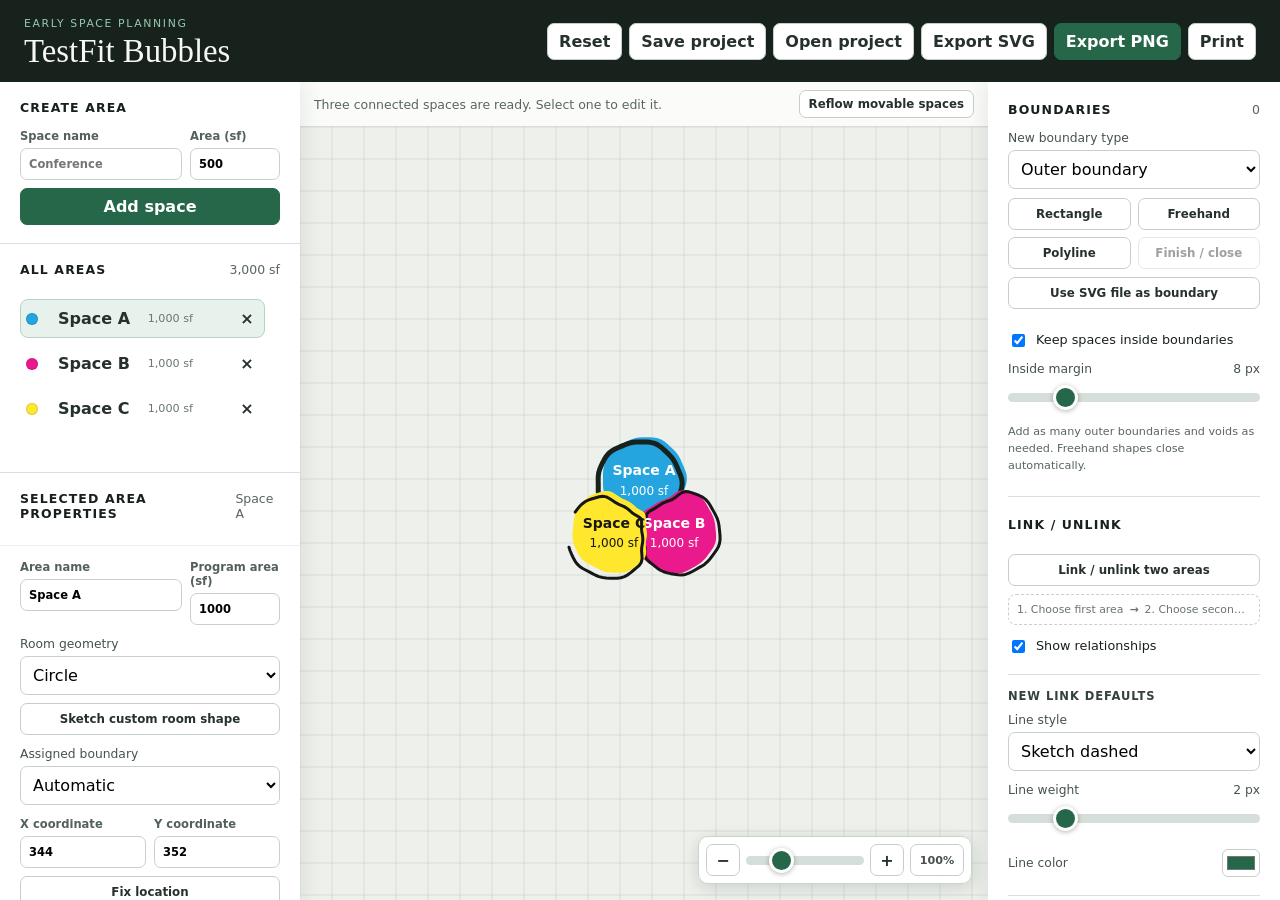
==== index.html @ 9a2de292 "Publish TestFit Bubbles website" ====
<!doctype html>
<html lang="en">
<head>
  <meta charset="UTF-8">
  <meta name="viewport" content="width=device-width, initial-scale=1">
  <title>TestFit Bubbles</title>
  <link rel="stylesheet" href="styles.css">
  <link rel="stylesheet" href="controls.css">
</head>
<body>
  <header>
    <div><small>EARLY SPACE PLANNING</small><h1>TestFit Bubbles</h1></div>
    <div class="actions" aria-label="Project and export actions">
      <button id="reset">Reset</button>
      <button id="exportProject">Save project</button>
      <button id="importProject">Open project</button>
      <input id="projectFile" type="file" accept=".json,.testfit.json,application/json" hidden>
      <button id="exportSvg">Export SVG</button>
      <button id="exportPng" class="primary">Export PNG</button>
      <button id="printLayout">Print</button>
    </div>
  </header>

  <main>
    <aside class="left-sidebar">
      <section class="create-panel">
        <h2>Create area</h2>
        <form id="addForm">
          <label>Space name<input id="name" maxlength="28" placeholder="Conference" required></label>
          <label>Area (sf)<input id="area" type="number" min="1" step="1" value="500" required></label>
          <button class="primary">Add space</button>
        </form>
      </section>

      <section class="areas-panel">
        <div class="section-title"><h2>All areas</h2><output id="total"></output></div>
        <div id="list"></div>
      </section>

      <section id="spaceInspector" class="properties-panel is-hidden">
        <div class="section-title sticky-title"><h2>Selected area properties</h2><output id="selectedName"></output></div>
        <div class="property-grid">
          <label>Area name<input id="selectedAreaName" maxlength="28"></label>
          <label>Program area (sf)<input id="selectedAreaSize" type="number" min="1" step="1"></label>
        </div>
        <label class="select-label" for="roomShape">Room geometry</label>
        <select id="roomShape">
          <option value="circle">Circle</option>
          <option value="rect">Filleted rectangle</option>
          <option value="lshape">Filleted L-shape</option>
          <option value="custom">Custom sketch</option>
        </select>
        <button id="sketchRoom" class="wide-button">Sketch custom room shape</button>
        <label class="select-label spaced" for="spaceBoundary">Assigned boundary</label>
        <select id="spaceBoundary"><option value="">Automatic</option></select>
        <div class="coordinate-grid">
          <label>X coordinate<input id="coordX" type="number" step="1"></label>
          <label>Y coordinate<input id="coordY" type="number" step="1"></label>
        </div>
        <button id="pinSpace" class="wide-button">Fix location</button>
        <label class="check"><input id="showAnchor" type="checkbox" checked> Reveal fixed anchor and coordinates</label>
        <div class="subsection-heading">Area physics</div>
        <label class="check"><input id="spaceFoam" type="checkbox" checked> Participate in foam squeezing</label>
        <label class="range">Fluidity <output id="spaceSqueezeValue">75%</output></label>
        <input id="spaceSqueeze" type="range" min="0" max="100" step="1" value="75">
        <label class="range">Area protection <output id="selectedWeightValue">0.50</output></label>
        <input id="selectedWeight" type="range" min="0" max="1" step="0.05" value="0.5">
        <label class="range">Separation <output id="spaceSeparationValue">70%</output></label>
        <input id="spaceSeparation" type="range" min="0" max="100" step="1" value="70">
        <label class="range">Mobility <output id="spaceMobilityValue">100%</output></label>
        <input id="spaceMobility" type="range" min="0" max="100" step="1" value="100">
        <div class="subsection-heading">Selected appearance</div>
        <label class="color-row">Space color <input id="selectedColor" type="color" value="#24a5df"></label>
        <label class="select-label spaced" for="fillStyle">Fill</label>
        <select id="fillStyle"><option value="solid">Solid</option><option value="tint">Translucent</option><option value="outline">No fill</option><option value="blueprint">Blueprint</option></select>
        <label class="select-label spaced" for="outlineStyle">Outline</label>
        <select id="outlineStyle"><option value="open">Open sketch line</option><option value="solid">Solid</option><option value="dashed">Dashed</option><option value="dotted">Dotted</option></select>
        <label class="select-label spaced" for="patternStyle">Pattern</label>
        <select id="patternStyle"><option value="none">None</option><option value="parallel">Parallel hatch</option><option value="dots">Dots</option></select>
        <label class="check"><input id="sketchEffect" type="checkbox" checked> Hand-drawn line</label>
        <label class="check"><input id="misregisterEffect" type="checkbox"> Misregistered color outlines</label>
        <button id="randomizeSketch" class="wide-button">Randomize this outline</button>
      </section>

    </aside>

    <article>
      <div class="bar"><span id="status" aria-live="polite">Ready.</span><button id="reflow">Reflow movable spaces</button></div>
      <div class="canvas-shell">
        <canvas id="diagram" aria-label="Interactive architectural bubble diagram"></canvas>
        <div class="zoom-overlay" aria-label="Diagram zoom controls">
          <button id="zoomOut" aria-label="Zoom out">−</button>
          <input id="zoom" type="range" min="50" max="250" step="10" value="100" aria-label="Zoom level">
          <button id="zoomIn" aria-label="Zoom in">+</button>
          <button id="zoomReset" class="zoom-readout" aria-label="Reset zoom"><output id="zoomValue">100%</output></button>
        </div>
      </div>
    </article>

    <aside class="right-sidebar">
      <section>
        <div class="section-title"><h2>Boundaries</h2><output id="boundaryCount">0</output></div>
        <label class="select-label" for="boundaryKind">New boundary type</label>
        <select id="boundaryKind"><option value="outer">Outer boundary</option><option value="void">Void / exclusion</option></select>
        <div class="boundary-buttons">
          <button id="drawBoundary">Rectangle</button>
          <button id="sketchBoundary">Freehand</button>
          <button id="polylineBoundary">Polyline</button>
          <button id="finishPolyline" disabled>Finish / close</button>
        </div>
        <button id="importSvgBoundary" class="wide-button">Use SVG file as boundary</button>
        <input id="svgBoundaryFile" type="file" accept=".svg,image/svg+xml" hidden>
        <div id="boundaryList" class="boundary-list"></div>
        <label class="check"><input id="contain" type="checkbox" checked> Keep spaces inside boundaries</label>
        <label class="range">Inside margin <output id="marginValue">8 px</output></label>
        <input id="margin" type="range" min="0" max="40" value="8">
        <p class="hint">Add as many outer boundaries and voids as needed. Freehand shapes close automatically.</p>
      </section>

      <section>
        <h2>Link / unlink</h2>
        <button id="connectSpaces" class="wide-button">Link / unlink two areas</button>
        <div id="linkSelectionState" class="link-state" aria-live="polite"><span>1. Choose first area</span><b>→</b><span>2. Choose second area</span></div>
        <label class="check"><input id="links" type="checkbox" checked> Show relationships</label>
        <div class="subsection-heading">New link defaults</div>
        <label class="select-label" for="connectionStyle">Line style</label>
        <select id="connectionStyle"><option value="sketch">Sketch dashed</option><option value="solid">Solid</option><option value="dotted">Dotted</option><option value="arrow">Directional arrow</option></select>
        <label class="range">Line weight <output id="lineWeightValue">2 px</output></label>
        <input id="lineWeight" type="range" min="1" max="6" value="2">
        <label class="color-row">Line color <input id="connectionColor" type="color" value="#276749"></label>
        <div class="subsection-heading connection-section-title"><span>Selected area's links</span><output id="connectionsOwner"></output></div>
        <div id="selectedConnections" class="selected-connections"></div>
      </section>

      <section>
        <div class="section-title"><h2>Annotations</h2><output id="annotationCount">0</output></div>
        <button id="drawArrow" class="wide-button">Draw arrow on top</button>
        <label class="select-label spaced" for="annotationStyle">Line style</label>
        <select id="annotationStyle"><option value="solid">Solid</option><option value="dashed">Dashed</option><option value="dotted">Dotted</option></select>
        <label class="range">Line weight <output id="annotationWeightValue">3 px</output></label>
        <input id="annotationWeight" type="range" min="1" max="8" value="3">
        <label class="select-label spaced" for="annotationHeadStyle">Arrow head</label>
        <select id="annotationHeadStyle"><option value="filled">Filled</option><option value="open">Open V</option><option value="outline">Outlined</option></select>
        <label class="select-label spaced" for="annotationEnds">Arrow ends</label>
        <select id="annotationEnds"><option value="single">Single headed</option><option value="double">Double headed</option></select>
        <label class="color-row">Line color <input id="annotationColor" type="color" value="#171717"></label>
        <button id="clearAnnotations" class="wide-button danger-quiet">Clear annotations</button>
        <p class="hint">Click once for the start, move to preview, then click the end. Annotations stay above the physics.</p>
        <div class="subsection-heading">Drawn annotations</div>
        <div id="annotationList" class="annotation-list"><p class="empty-list">No annotations yet.</p></div>
      </section>

    </aside>
  </main>
  <script src="script.js"></script>
</body>
</html>
---- styles.css ----
:root {
  font-family: Inter, ui-sans-serif, system-ui, -apple-system, BlinkMacSystemFont, "Segoe UI", sans-serif;
  color: #18201d;
  background: #edf0eb;
  --ink: #17221d;
  --green: #276749;
  --green-soft: #e8f2ec;
  --line: #dce0dc;
  --muted: #59655f;
}

* { box-sizing: border-box; }
html, body { height: 100%; }
body { margin: 0; min-width: 320px; overflow: hidden; }
button, input, select { font: inherit; }

header {
  height: 82px;
  display: flex;
  align-items: center;
  justify-content: space-between;
  gap: 18px;
  padding: 13px 24px;
  color: #f7f8f5;
  background: var(--ink);
}

small { color: #96c9ad; font-size: .68rem; letter-spacing: .15em; }
h1 { margin: 2px 0 0; font: 500 2.05rem Georgia, serif; }
h2 { margin: 0 0 14px; font-size: .78rem; letter-spacing: .09em; text-transform: uppercase; }
.actions, .button-row { display: flex; gap: 7px; flex-wrap: wrap; justify-content: flex-end; }

button {
  border: 1px solid #c7cec9;
  border-radius: 7px;
  padding: 8px 11px;
  color: #26312c;
  background: #fff;
  font-weight: 650;
  cursor: pointer;
}

.primary, button.active { border-color: var(--green); color: #fff; background: var(--green); }
button:hover { filter: brightness(.95); }
button:focus-visible, input:focus-visible, select:focus-visible { outline: 3px solid #69a887; outline-offset: 2px; }
button:disabled, input:disabled { cursor: not-allowed; opacity: .45; }

main { height: calc(100vh - 82px); min-height: 0; display: grid; grid-template-columns: 300px minmax(460px, 1fr) 292px; overflow: hidden; }
aside { z-index: 1; height: 100%; padding: 20px; background: #fff; overflow: auto; }
.left-sidebar { height: calc(100vh - 82px); display: grid; grid-template-rows: auto minmax(150px, 28%) minmax(0, 1fr); padding: 0; overflow: hidden; box-shadow: 5px 0 18px #19251f14; }
.left-sidebar > section { min-height: 0; margin: 0; padding: 18px 20px; }
.left-sidebar > section + section { border-top: 1px solid var(--line); }
.areas-panel { display: flex; flex-direction: column; }
.properties-panel { overflow-y: auto; overscroll-behavior: contain; }
.sticky-title { position: sticky; z-index: 2; top: -18px; margin: -18px -20px 14px; padding: 18px 20px 10px; background: #fff; border-bottom: 1px solid #edf0ed; }
.right-sidebar { box-shadow: -5px 0 18px #19251f14; overscroll-behavior: contain; }
section + section { margin-top: 22px; padding-top: 20px; border-top: 1px solid var(--line); }
.section-title { display: flex; justify-content: space-between; align-items: baseline; gap: 12px; }
.section-title output, .bar { color: var(--muted); font-size: .78rem; }

form { display: grid; grid-template-columns: 1fr 90px; gap: 8px; }
form label, .coordinate-grid label, .property-grid label { color: #536159; font-size: .72rem; font-weight: 650; }
form input, .coordinate-grid input, .property-grid input { width: 100%; margin-top: 5px; padding: 8px; border: 1px solid #c9d0cb; border-radius: 7px; }
form button { grid-column: 1 / -1; }

#list { min-height: 0; margin-top: 8px; display: grid; align-content: start; gap: 6px; overflow-y: auto; overscroll-behavior: contain; scrollbar-gutter: stable; }
.item {
  display: grid;
  grid-template-columns: 24px minmax(0, 1fr) auto 30px 24px;
  gap: 6px;
  align-items: center;
  padding: 7px 5px;
  border-radius: 8px;
  border: 1px solid transparent;
}
.item.selected { border-color: #b8d3c3; background: var(--green-soft); }
.choose, .delete { padding: 2px; border: 0; background: transparent; }
.choose { text-align: left; overflow: hidden; text-overflow: ellipsis; white-space: nowrap; }
.delete:hover { color: #9b2929; }
.sf { color: #6b776f; font-size: .7rem; white-space: nowrap; }
.area-swatch { width: 12px; height: 12px; border-radius: 50%; box-shadow: inset 0 0 0 1px #0002; }
.lock-indicator { width: 20px; color: var(--green); font-size: .75rem; text-align: center; }

.is-hidden { display: none; }
.coordinate-grid { display: grid; grid-template-columns: 1fr 1fr; gap: 8px; margin-top: 12px; }
.property-grid { display: grid; grid-template-columns: minmax(0, 1.3fr) minmax(90px, .7fr); gap: 8px; margin-bottom: 12px; }
.subsection-heading { margin: 18px 0 10px; padding-top: 14px; border-top: 1px solid var(--line); color: #34423b; font-size: .72rem; font-weight: 750; letter-spacing: .08em; text-transform: uppercase; }
.connection-section-title { display: flex; justify-content: space-between; gap: 8px; }
.connection-section-title output { overflow: hidden; color: var(--green); text-overflow: ellipsis; white-space: nowrap; }
.selected-connections, .annotation-list { display: grid; gap: 7px; }
.selected-connections { max-height: 360px; overflow-y: auto; overscroll-behavior: contain; scrollbar-gutter: stable; }
.connection-property { display: grid; grid-template-columns: minmax(0, 1fr) 76px; gap: 8px; align-items: end; padding: 9px; border: 1px solid var(--line); border-radius: 8px; }
.connection-heading { grid-column: 1 / -1; display: flex; align-items: center; justify-content: space-between; gap: 8px; }
.connection-heading strong { overflow: hidden; text-overflow: ellipsis; white-space: nowrap; font-size: .74rem; }
.connection-heading button { padding: 3px 6px; border: 0; color: #8d3434; font-size: .67rem; }
.connection-range { grid-column: 1 / -1; display: grid; grid-template-columns: auto 1fr; gap: 4px 8px; align-items: center; color: var(--muted); font-size: .67rem; }
.connection-range output { text-align: right; font-variant-numeric: tabular-nums; }
.connection-range input[type="range"] { grid-column: 1 / -1; height: 24px; }
.connection-field { color: var(--muted); font-size: .67rem; }
.connection-field select { margin-top: 4px; padding: 6px; font-size: .69rem; }
.connection-color { display: flex; flex-direction: column; gap: 4px; color: var(--muted); font-size: .67rem; }
.connection-color input { width: 100%; height: 30px; padding: 2px; border: 1px solid #c9d0cb; border-radius: 6px; background: #fff; }
.empty-list { padding: 8px; border: 1px dashed #ccd3ce; border-radius: 7px; text-align: center; font-size: .7rem; }

.link-state { display: grid; grid-template-columns: minmax(0, 1fr) auto minmax(0, 1fr); gap: 6px; align-items: center; margin-top: 8px; padding: 8px; border: 1px dashed #c9d0cb; border-radius: 8px; color: #6a756f; font-size: .68rem; text-align: center; }
.link-state.waiting { border-style: solid; border-color: #69a887; background: #eef7f1; color: #244b37; }
.link-state span { overflow: hidden; text-overflow: ellipsis; white-space: nowrap; }

.annotation-list { max-height: 270px; overflow-y: auto; overscroll-behavior: contain; scrollbar-gutter: stable; }
.annotation-item { display: grid; grid-template-columns: minmax(0, 1fr) 38px 24px; gap: 6px; align-items: center; padding: 8px; border: 1px solid var(--line); border-radius: 8px; }
.annotation-item strong { font-size: .72rem; }
.annotation-item input[type="color"] { width: 34px; height: 26px; padding: 1px; border: 1px solid #c9d0cb; border-radius: 5px; background: #fff; }
.annotation-item button { padding: 2px; border: 0; color: #8d3434; }
.annotation-item select { grid-column: 1 / -1; padding: 6px; font-size: .7rem; }
.annotation-item .annotation-controls { grid-column: 1 / -1; display: grid; grid-template-columns: auto minmax(70px, 1fr) 34px; gap: 6px; align-items: center; color: var(--muted); font-size: .67rem; }
.annotation-item .annotation-controls input { height: 24px; }
.annotation-item .annotation-controls output { text-align: right; }

.boundary-buttons { display: grid; grid-template-columns: 1fr 1fr; gap: 7px; margin-top: 9px; }
.boundary-buttons button { padding: 8px 5px; font-size: .74rem; }
.boundary-list { display: grid; gap: 6px; max-height: 190px; margin-top: 10px; overflow-y: auto; overscroll-behavior: contain; scrollbar-gutter: stable; }
.boundary-item { display: grid; grid-template-columns: 22px minmax(0, 1fr) auto 22px; align-items: center; gap: 6px; padding: 6px; border: 1px solid var(--line); border-radius: 7px; }
.boundary-item input[type="color"] { width: 22px; height: 22px; padding: 0; border: 0; background: transparent; }
.boundary-item .boundary-label { overflow: hidden; text-overflow: ellipsis; white-space: nowrap; font-size: .73rem; }
.boundary-item small { color: #77827c; letter-spacing: 0; font-size: .62rem; }
.boundary-item button { padding: 1px; border: 0; }

.range { display: flex; justify-content: space-between; margin: 12px 0 4px; color: #46534c; font-size: .77rem; }
.check { display: flex; gap: 8px; align-items: flex-start; margin-top: 12px; font-size: .8rem; line-height: 1.35; }
.select-label { display: block; margin-bottom: 5px; color: #46534c; font-size: .77rem; }
select { width: 100%; padding: 8px; border: 1px solid #c9d0cb; border-radius: 7px; background: #fff; }
.hint { margin-top: 7px !important; font-size: .7rem !important; }
section p { margin: 0; color: var(--muted); font-size: .78rem; line-height: 1.5; }

article { min-width: 0; min-height: 0; height: 100%; display: grid; grid-template-rows: auto minmax(0, 1fr); }
.bar { display: flex; align-items: center; justify-content: space-between; gap: 12px; padding: 8px 14px; border-bottom: 1px solid #d9ddd8; background: #ffffffc7; }
.bar button { padding: 6px 9px; font-size: .74rem; white-space: nowrap; }
.canvas-shell { position: relative; min-width: 0; min-height: 0; overflow: hidden; }
canvas { display: block; width: 100%; height: 100%; min-height: 0; cursor: grab; touch-action: none; }
canvas.dragging { cursor: grabbing; }
canvas.drawing { cursor: crosshair; }
.zoom-overlay { position: absolute; z-index: 5; right: 16px; bottom: 16px; display: grid; grid-template-columns: 34px 118px 34px auto; gap: 6px; align-items: center; padding: 7px; border: 1px solid #cbd3cd; border-radius: 10px; background: #fffffff2; box-shadow: 0 4px 16px #17221d25; backdrop-filter: blur(8px); }
.zoom-overlay button { height: 32px; padding: 4px 8px; }
.zoom-overlay input[type="range"] { width: 118px; height: 28px; }
.zoom-overlay .zoom-readout { min-width: 54px; color: #46534c; font-size: .7rem; font-variant-numeric: tabular-nums; }

@media (max-width: 1180px) {
  body { overflow: auto; }
  main { height: auto; min-height: calc(100vh - 82px); overflow: visible; }
  main { grid-template-columns: 280px minmax(0, 1fr); }
  article { height: calc(100vh - 82px); }
  .right-sidebar { grid-column: 1 / -1; display: grid; grid-template-columns: repeat(3, minmax(0, 1fr)); gap: 20px; box-shadow: 0 -4px 14px #19251f14; }
  .right-sidebar section, .right-sidebar section + section { margin: 0; padding: 0; border: 0; }
}

@media (max-width: 760px) {
  header { height: auto; align-items: flex-start; padding: 13px 15px; }
  .actions { max-width: 62%; }
  main { grid-template-columns: 1fr; }
  .left-sidebar { height: auto; display: block; overflow: visible; }
  .left-sidebar > section { padding: 18px 20px; }
  #list { max-height: 260px; }
  .properties-panel { max-height: none; overflow: visible; }
  article { height: auto; grid-template-rows: auto 580px; }
  .canvas-shell { min-height: 580px; }
  canvas { min-height: 580px; }
  .right-sidebar { grid-column: auto; grid-template-columns: 1fr; }
  .right-sidebar section + section { margin-top: 20px; padding-top: 20px; border-top: 1px solid var(--line); }
}

@media (max-width: 500px) {
  header { flex-direction: column; }
  .actions { max-width: none; justify-content: flex-start; }
  h1 { font-size: 1.65rem; }
  .zoom-overlay { right: 10px; bottom: 10px; grid-template-columns: 34px 86px 34px auto; }
  .zoom-overlay input[type="range"] { width: 86px; }
}

@media print {
  @page { margin: .35in; size: landscape; }
  header, aside, .bar, .zoom-overlay { display: none !important; }
  body, main, article { background: #fff; width: 100%; height: 100%; min-height: 0; }
  main { display: block; }
  article { display: block; }
  canvas { width: 100% !important; height: auto !important; min-height: 0; }
}
---- controls.css ----
.spaced { margin-top: 12px; }
.wide-button { width: 100%; margin-top: 8px; padding: 8px; font-size: .74rem; }
.button-row.compact { margin-top: 7px; }
.button-row.compact button { flex: 1; padding: 6px; }
.danger-quiet { color: #8d3434; }

.color-row {
  display: flex;
  align-items: center;
  justify-content: space-between;
  margin-top: 11px;
  color: #46534c;
  font-size: .77rem;
}
.color-row input { width: 38px; height: 28px; padding: 2px; border: 1px solid #c9d0cb; border-radius: 6px; background: #fff; }

input[type="range"] {
  appearance: none;
  width: 100%;
  height: 32px;
  margin: 1px 0;
  background: transparent;
  cursor: grab;
  touch-action: none;
  accent-color: #276749;
}
input[type="range"]:active { cursor: grabbing; }
input[type="range"]::-webkit-slider-runnable-track { height: 9px; border-radius: 999px; background: #d5ded8; }
input[type="range"]::-webkit-slider-thumb { appearance: none; width: 25px; height: 25px; margin-top: -8px; border: 3px solid #fff; border-radius: 50%; background: #276749; box-shadow: 0 1px 5px #17221d55; }
input[type="range"]::-moz-range-track { height: 9px; border-radius: 999px; background: #d5ded8; }
input[type="range"]::-moz-range-progress { height: 9px; border-radius: 999px; background: #69a887; }
input[type="range"]::-moz-range-thumb { width: 20px; height: 20px; border: 3px solid #fff; border-radius: 50%; background: #276749; box-shadow: 0 1px 5px #17221d55; }

.connection-property input[type="range"]::-webkit-slider-runnable-track,
.annotation-controls input[type="range"]::-webkit-slider-runnable-track { height: 6px; }
.connection-property input[type="range"]::-webkit-slider-thumb,
.annotation-controls input[type="range"]::-webkit-slider-thumb { width: 18px; height: 18px; margin-top: -6px; border-width: 2px; }
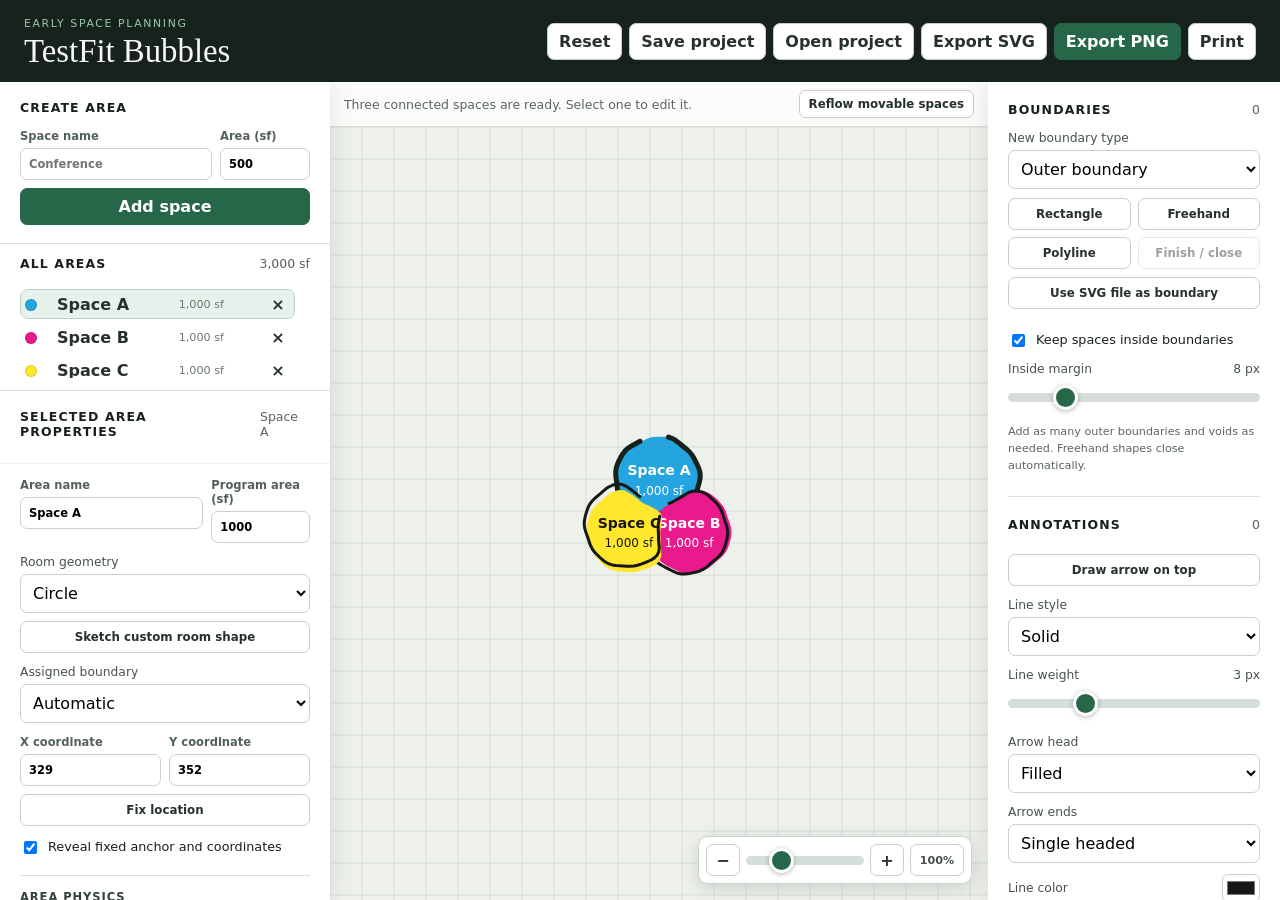
==== commit bbe794ef: "Improve properties layout and mobile usability" ====
--- a/index.html
+++ b/index.html
@@ -23,7 +23,7 @@
 
   <main>
     <aside class="left-sidebar">
-      <section class="create-panel">
+      <section id="createPanel" class="create-panel">
         <h2>Create area</h2>
         <form id="addForm">
           <label>Space name<input id="name" maxlength="28" placeholder="Conference" required></label>
@@ -32,7 +32,7 @@
         </form>
       </section>
 
-      <section class="areas-panel">
+      <section id="areasPanel" class="areas-panel">
         <div class="section-title"><h2>All areas</h2><output id="total"></output></div>
         <div id="list"></div>
       </section>
@@ -80,11 +80,26 @@
         <label class="check"><input id="sketchEffect" type="checkbox" checked> Hand-drawn line</label>
         <label class="check"><input id="misregisterEffect" type="checkbox"> Misregistered color outlines</label>
         <button id="randomizeSketch" class="wide-button">Randomize this outline</button>
+
+        <div class="property-subpanel relationship-panel">
+          <div class="subsection-heading">Relationships</div>
+          <button id="connectSpaces" class="wide-button">Link / unlink two areas</button>
+          <div id="linkSelectionState" class="link-state" aria-live="polite"><span>1. Choose first area</span><b>→</b><span>2. Choose second area</span></div>
+          <label class="check"><input id="links" type="checkbox" checked> Show relationships</label>
+          <div class="subsection-heading">New link defaults</div>
+          <label class="select-label" for="connectionStyle">Line style</label>
+          <select id="connectionStyle"><option value="sketch">Sketch dashed</option><option value="solid">Solid</option><option value="dotted">Dotted</option><option value="arrow">Directional arrow</option></select>
+          <label class="range">Line weight <output id="lineWeightValue">2 px</output></label>
+          <input id="lineWeight" type="range" min="1" max="6" value="2">
+          <label class="color-row">Line color <input id="connectionColor" type="color" value="#276749"></label>
+          <div class="subsection-heading connection-section-title"><span>This area's links</span><output id="connectionsOwner"></output></div>
+          <div id="selectedConnections" class="selected-connections"></div>
+        </div>
       </section>
 
     </aside>
 
-    <article>
+    <article id="diagramPanel">
       <div class="bar"><span id="status" aria-live="polite">Ready.</span><button id="reflow">Reflow movable spaces</button></div>
       <div class="canvas-shell">
         <canvas id="diagram" aria-label="Interactive architectural bubble diagram"></canvas>
@@ -97,7 +112,7 @@
       </div>
     </article>
 
-    <aside class="right-sidebar">
+    <aside id="toolsPanel" class="right-sidebar">
       <section>
         <div class="section-title"><h2>Boundaries</h2><output id="boundaryCount">0</output></div>
         <label class="select-label" for="boundaryKind">New boundary type</label>
@@ -115,21 +130,6 @@
         <label class="range">Inside margin <output id="marginValue">8 px</output></label>
         <input id="margin" type="range" min="0" max="40" value="8">
         <p class="hint">Add as many outer boundaries and voids as needed. Freehand shapes close automatically.</p>
-      </section>
-
-      <section>
-        <h2>Link / unlink</h2>
-        <button id="connectSpaces" class="wide-button">Link / unlink two areas</button>
-        <div id="linkSelectionState" class="link-state" aria-live="polite"><span>1. Choose first area</span><b>→</b><span>2. Choose second area</span></div>
-        <label class="check"><input id="links" type="checkbox" checked> Show relationships</label>
-        <div class="subsection-heading">New link defaults</div>
-        <label class="select-label" for="connectionStyle">Line style</label>
-        <select id="connectionStyle"><option value="sketch">Sketch dashed</option><option value="solid">Solid</option><option value="dotted">Dotted</option><option value="arrow">Directional arrow</option></select>
-        <label class="range">Line weight <output id="lineWeightValue">2 px</output></label>
-        <input id="lineWeight" type="range" min="1" max="6" value="2">
-        <label class="color-row">Line color <input id="connectionColor" type="color" value="#276749"></label>
-        <div class="subsection-heading connection-section-title"><span>Selected area's links</span><output id="connectionsOwner"></output></div>
-        <div id="selectedConnections" class="selected-connections"></div>
       </section>
 
       <section>
@@ -152,6 +152,12 @@
 
     </aside>
   </main>
+  <nav class="mobile-dock" aria-label="Mobile workspace navigation">
+    <a href="#diagramPanel">Canvas</a>
+    <a href="#areasPanel">Areas</a>
+    <a href="#spaceInspector">Properties</a>
+    <a href="#toolsPanel">Tools</a>
+  </nav>
   <script src="script.js"></script>
 </body>
 </html>
--- a/styles.css
+++ b/styles.css
@@ -45,11 +45,12 @@
 button:focus-visible, input:focus-visible, select:focus-visible { outline: 3px solid #69a887; outline-offset: 2px; }
 button:disabled, input:disabled { cursor: not-allowed; opacity: .45; }
 
-main { height: calc(100vh - 82px); min-height: 0; display: grid; grid-template-columns: 300px minmax(460px, 1fr) 292px; overflow: hidden; }
+main { height: calc(100vh - 82px); min-height: 0; display: grid; grid-template-columns: 330px minmax(440px, 1fr) 292px; overflow: hidden; }
 aside { z-index: 1; height: 100%; padding: 20px; background: #fff; overflow: auto; }
-.left-sidebar { height: calc(100vh - 82px); display: grid; grid-template-rows: auto minmax(150px, 28%) minmax(0, 1fr); padding: 0; overflow: hidden; box-shadow: 5px 0 18px #19251f14; }
+.left-sidebar { height: calc(100vh - 82px); display: grid; grid-template-rows: auto minmax(104px, 18%) minmax(0, 1fr); padding: 0; overflow: hidden; box-shadow: 5px 0 18px #19251f14; }
 .left-sidebar > section { min-height: 0; margin: 0; padding: 18px 20px; }
 .left-sidebar > section + section { border-top: 1px solid var(--line); }
+.left-sidebar > .areas-panel { padding-block: 12px; }
 .areas-panel { display: flex; flex-direction: column; }
 .properties-panel { overflow-y: auto; overscroll-behavior: contain; }
 .sticky-title { position: sticky; z-index: 2; top: -18px; margin: -18px -20px 14px; padding: 18px 20px 10px; background: #fff; border-bottom: 1px solid #edf0ed; }
@@ -63,13 +64,14 @@
 form input, .coordinate-grid input, .property-grid input { width: 100%; margin-top: 5px; padding: 8px; border: 1px solid #c9d0cb; border-radius: 7px; }
 form button { grid-column: 1 / -1; }
 
-#list { min-height: 0; margin-top: 8px; display: grid; align-content: start; gap: 6px; overflow-y: auto; overscroll-behavior: contain; scrollbar-gutter: stable; }
+#list { min-height: 0; margin-top: 4px; display: grid; align-content: start; gap: 3px; overflow-y: auto; overscroll-behavior: contain; scrollbar-gutter: stable; }
 .item {
   display: grid;
   grid-template-columns: 24px minmax(0, 1fr) auto 30px 24px;
   gap: 6px;
   align-items: center;
-  padding: 7px 5px;
+  min-height: 30px;
+  padding: 3px 4px;
   border-radius: 8px;
   border: 1px solid transparent;
 }
@@ -85,10 +87,12 @@
 .coordinate-grid { display: grid; grid-template-columns: 1fr 1fr; gap: 8px; margin-top: 12px; }
 .property-grid { display: grid; grid-template-columns: minmax(0, 1.3fr) minmax(90px, .7fr); gap: 8px; margin-bottom: 12px; }
 .subsection-heading { margin: 18px 0 10px; padding-top: 14px; border-top: 1px solid var(--line); color: #34423b; font-size: .72rem; font-weight: 750; letter-spacing: .08em; text-transform: uppercase; }
+.property-subpanel { margin-top: 20px; padding: 0 12px 12px; border: 1px solid #d8e1db; border-radius: 10px; background: #f8faf8; }
+.property-subpanel > .subsection-heading:first-child { margin-top: 0; border-top: 0; }
 .connection-section-title { display: flex; justify-content: space-between; gap: 8px; }
 .connection-section-title output { overflow: hidden; color: var(--green); text-overflow: ellipsis; white-space: nowrap; }
 .selected-connections, .annotation-list { display: grid; gap: 7px; }
-.selected-connections { max-height: 360px; overflow-y: auto; overscroll-behavior: contain; scrollbar-gutter: stable; }
+.selected-connections { overflow: visible; }
 .connection-property { display: grid; grid-template-columns: minmax(0, 1fr) 76px; gap: 8px; align-items: end; padding: 9px; border: 1px solid var(--line); border-radius: 8px; }
 .connection-heading { grid-column: 1 / -1; display: flex; align-items: center; justify-content: space-between; gap: 8px; }
 .connection-heading strong { overflow: hidden; text-overflow: ellipsis; white-space: nowrap; font-size: .74rem; }
@@ -143,37 +147,55 @@
 .zoom-overlay button { height: 32px; padding: 4px 8px; }
 .zoom-overlay input[type="range"] { width: 118px; height: 28px; }
 .zoom-overlay .zoom-readout { min-width: 54px; color: #46534c; font-size: .7rem; font-variant-numeric: tabular-nums; }
+.mobile-dock { display: none; }
 
 @media (max-width: 1180px) {
   body { overflow: auto; }
   main { height: auto; min-height: calc(100vh - 82px); overflow: visible; }
-  main { grid-template-columns: 280px minmax(0, 1fr); }
+  main { grid-template-columns: 300px minmax(0, 1fr); }
   article { height: calc(100vh - 82px); }
-  .right-sidebar { grid-column: 1 / -1; display: grid; grid-template-columns: repeat(3, minmax(0, 1fr)); gap: 20px; box-shadow: 0 -4px 14px #19251f14; }
+  .right-sidebar { grid-column: 1 / -1; display: grid; grid-template-columns: repeat(2, minmax(0, 1fr)); gap: 20px; box-shadow: 0 -4px 14px #19251f14; }
   .right-sidebar section, .right-sidebar section + section { margin: 0; padding: 0; border: 0; }
 }
 
 @media (max-width: 760px) {
-  header { height: auto; align-items: flex-start; padding: 13px 15px; }
-  .actions { max-width: 62%; }
-  main { grid-template-columns: 1fr; }
-  .left-sidebar { height: auto; display: block; overflow: visible; }
-  .left-sidebar > section { padding: 18px 20px; }
-  #list { max-height: 260px; }
+  html { scroll-behavior: smooth; scroll-padding-bottom: 76px; }
+  body { padding-bottom: calc(58px + env(safe-area-inset-bottom)); }
+  header { height: auto; min-height: 0; flex-direction: column; align-items: stretch; gap: 10px; padding: 12px 14px; }
+  .actions { width: 100%; max-width: none; flex-wrap: nowrap; justify-content: flex-start; overflow-x: auto; overscroll-behavior-x: contain; padding: 2px 0 5px; scrollbar-width: thin; }
+  .actions button { flex: 0 0 auto; min-height: 42px; }
+  main { height: auto; min-height: 0; display: flex; flex-direction: column; overflow: visible; }
+  article { order: 1; height: 64svh; min-height: 430px; max-height: 680px; grid-template-rows: auto minmax(0, 1fr); scroll-margin-top: 8px; }
+  .left-sidebar { order: 2; width: 100%; height: auto; display: block; overflow: visible; box-shadow: 0 5px 18px #19251f14; }
+  .left-sidebar > section { padding: 18px 16px; scroll-margin-top: 8px; }
+  .left-sidebar > .areas-panel { padding-block: 13px; }
+  #list { max-height: 176px; gap: 4px; }
+  .item { min-height: 44px; padding: 5px 4px; }
   .properties-panel { max-height: none; overflow: visible; }
-  article { height: auto; grid-template-rows: auto 580px; }
-  .canvas-shell { min-height: 580px; }
-  canvas { min-height: 580px; }
-  .right-sidebar { grid-column: auto; grid-template-columns: 1fr; }
+  .sticky-title { top: 0; }
+  .selected-connections { max-height: none; overflow: visible; }
+  .right-sidebar { order: 3; width: 100%; height: auto; display: block; padding: 20px 16px; overflow: visible; scroll-margin-top: 8px; }
   .right-sidebar section + section { margin-top: 20px; padding-top: 20px; border-top: 1px solid var(--line); }
+  .canvas-shell, canvas { min-height: 0; }
+  .bar { min-height: 48px; padding: 7px 10px; }
+  .bar span { min-width: 0; line-height: 1.25; }
+  .bar button { min-height: 38px; }
+  button, select, input:not([type="checkbox"]):not([type="color"]):not([type="range"]) { min-height: 44px; }
+  input[type="range"] { height: 44px; }
+  .mobile-dock { position: fixed; z-index: 30; left: 0; right: 0; bottom: 0; display: grid; grid-template-columns: repeat(4, 1fr); gap: 1px; padding: 5px 6px calc(5px + env(safe-area-inset-bottom)); border-top: 1px solid #bfc9c2; background: #fffffff5; box-shadow: 0 -5px 18px #17221d24; backdrop-filter: blur(10px); }
+  .mobile-dock a { min-height: 44px; display: grid; place-items: center; border-radius: 7px; color: #30483a; font-size: .72rem; font-weight: 750; text-decoration: none; }
+  .mobile-dock a:active, .mobile-dock a:focus-visible { color: #fff; background: var(--green); }
 }
 
 @media (max-width: 500px) {
-  header { flex-direction: column; }
-  .actions { max-width: none; justify-content: flex-start; }
   h1 { font-size: 1.65rem; }
+  small { font-size: .62rem; }
+  article { height: 60svh; min-height: 400px; }
   .zoom-overlay { right: 10px; bottom: 10px; grid-template-columns: 34px 86px 34px auto; }
   .zoom-overlay input[type="range"] { width: 86px; }
+  .property-grid, .coordinate-grid { grid-template-columns: 1fr; }
+  .connection-property { grid-template-columns: minmax(0, 1fr) 70px; }
+  form { grid-template-columns: minmax(0, 1fr) 88px; }
 }
 
 @media print {
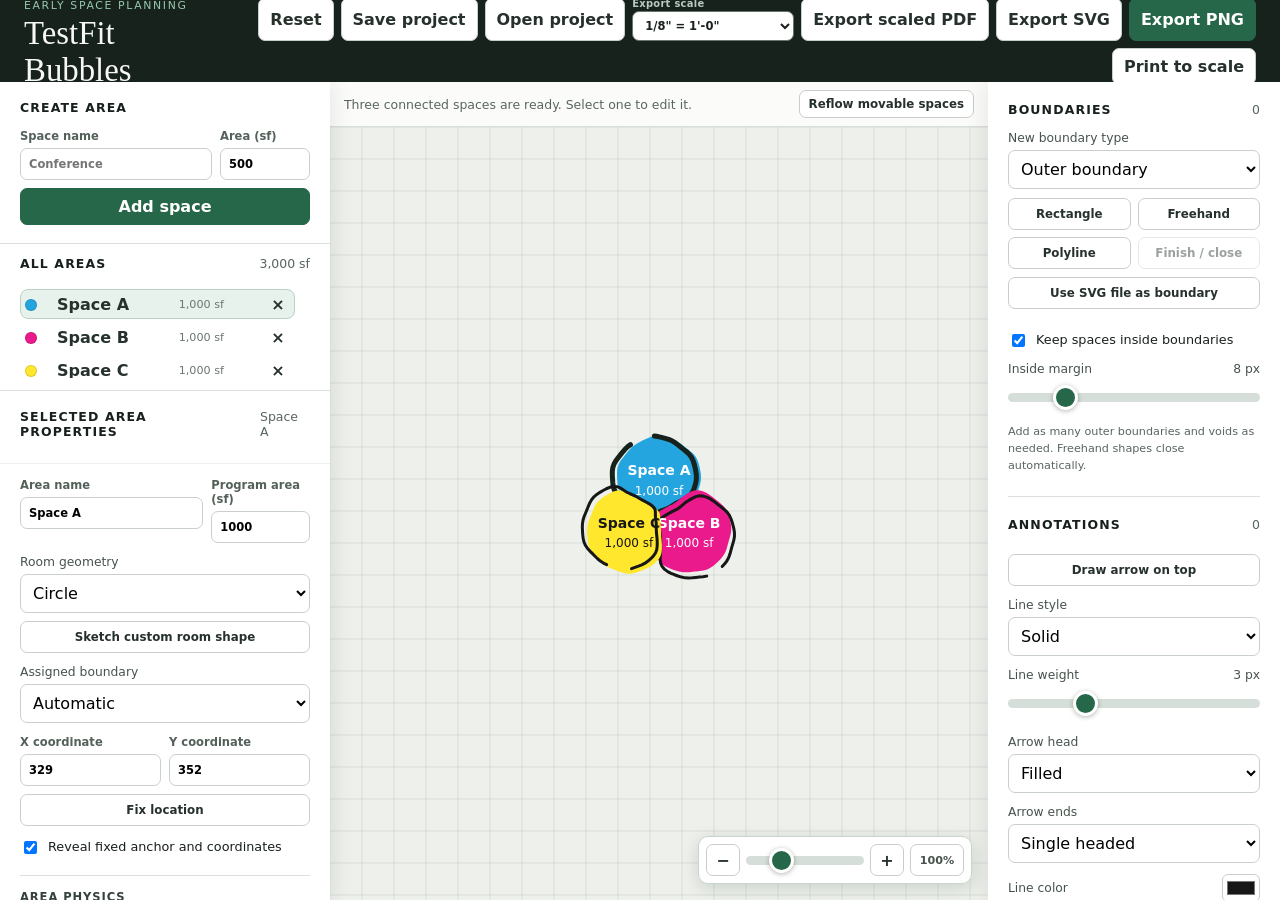
==== commit 31cd2ff2: "Add scaled PDF and architectural exports Adds common U.S. architectural and site scale presets, exac" ====
--- a/index.html
+++ b/index.html
@@ -15,9 +15,39 @@
       <button id="exportProject">Save project</button>
       <button id="importProject">Open project</button>
       <input id="projectFile" type="file" accept=".json,.testfit.json,application/json" hidden>
+      <label class="export-scale">Export scale
+        <select id="exportScale" aria-label="Architectural export scale">
+          <optgroup label="Details and interiors">
+            <option value="3">3&quot; = 1'-0&quot;</option>
+            <option value="1.5">1-1/2&quot; = 1'-0&quot;</option>
+            <option value="1">1&quot; = 1'-0&quot;</option>
+            <option value="0.75">3/4&quot; = 1'-0&quot;</option>
+            <option value="0.5">1/2&quot; = 1'-0&quot;</option>
+            <option value="0.375">3/8&quot; = 1'-0&quot;</option>
+          </optgroup>
+          <optgroup label="Plans and elevations">
+            <option value="0.25">1/4&quot; = 1'-0&quot;</option>
+            <option value="0.1875">3/16&quot; = 1'-0&quot;</option>
+            <option value="0.125" selected>1/8&quot; = 1'-0&quot;</option>
+            <option value="0.09375">3/32&quot; = 1'-0&quot;</option>
+            <option value="0.0625">1/16&quot; = 1'-0&quot;</option>
+            <option value="0.03125">1/32&quot; = 1'-0&quot;</option>
+          </optgroup>
+          <optgroup label="Site plans">
+            <option value="0.1">1&quot; = 10'-0&quot;</option>
+            <option value="0.05">1&quot; = 20'-0&quot;</option>
+            <option value="0.0333333333">1&quot; = 30'-0&quot;</option>
+            <option value="0.025">1&quot; = 40'-0&quot;</option>
+            <option value="0.02">1&quot; = 50'-0&quot;</option>
+            <option value="0.0166666667">1&quot; = 60'-0&quot;</option>
+            <option value="0.01">1&quot; = 100'-0&quot;</option>
+          </optgroup>
+        </select>
+      </label>
+      <button id="exportPdf">Export scaled PDF</button>
       <button id="exportSvg">Export SVG</button>
       <button id="exportPng" class="primary">Export PNG</button>
-      <button id="printLayout">Print</button>
+      <button id="printLayout">Print to scale</button>
     </div>
   </header>
 
--- a/styles.css
+++ b/styles.css
@@ -29,6 +29,8 @@
 h1 { margin: 2px 0 0; font: 500 2.05rem Georgia, serif; }
 h2 { margin: 0 0 14px; font-size: .78rem; letter-spacing: .09em; text-transform: uppercase; }
 .actions, .button-row { display: flex; gap: 7px; flex-wrap: wrap; justify-content: flex-end; }
+.export-scale { min-width: 142px; display: grid; gap: 2px; color: #b8c9c0; font-size: .62rem; font-weight: 750; letter-spacing: .03em; }
+.export-scale select { min-width: 142px; padding: 6px 28px 6px 8px; border-color: #66756d; color: #18201d; background: #fff; font-size: .72rem; }
 
 button {
   border: 1px solid #c7cec9;
@@ -164,6 +166,8 @@
   header { height: auto; min-height: 0; flex-direction: column; align-items: stretch; gap: 10px; padding: 12px 14px; }
   .actions { width: 100%; max-width: none; flex-wrap: nowrap; justify-content: flex-start; overflow-x: auto; overscroll-behavior-x: contain; padding: 2px 0 5px; scrollbar-width: thin; }
   .actions button { flex: 0 0 auto; min-height: 42px; }
+  .export-scale { flex: 0 0 154px; }
+  .export-scale select { min-height: 34px !important; }
   main { height: auto; min-height: 0; display: flex; flex-direction: column; overflow: visible; }
   article { order: 1; height: 64svh; min-height: 430px; max-height: 680px; grid-template-rows: auto minmax(0, 1fr); scroll-margin-top: 8px; }
   .left-sidebar { order: 2; width: 100%; height: auto; display: block; overflow: visible; box-shadow: 0 5px 18px #19251f14; }
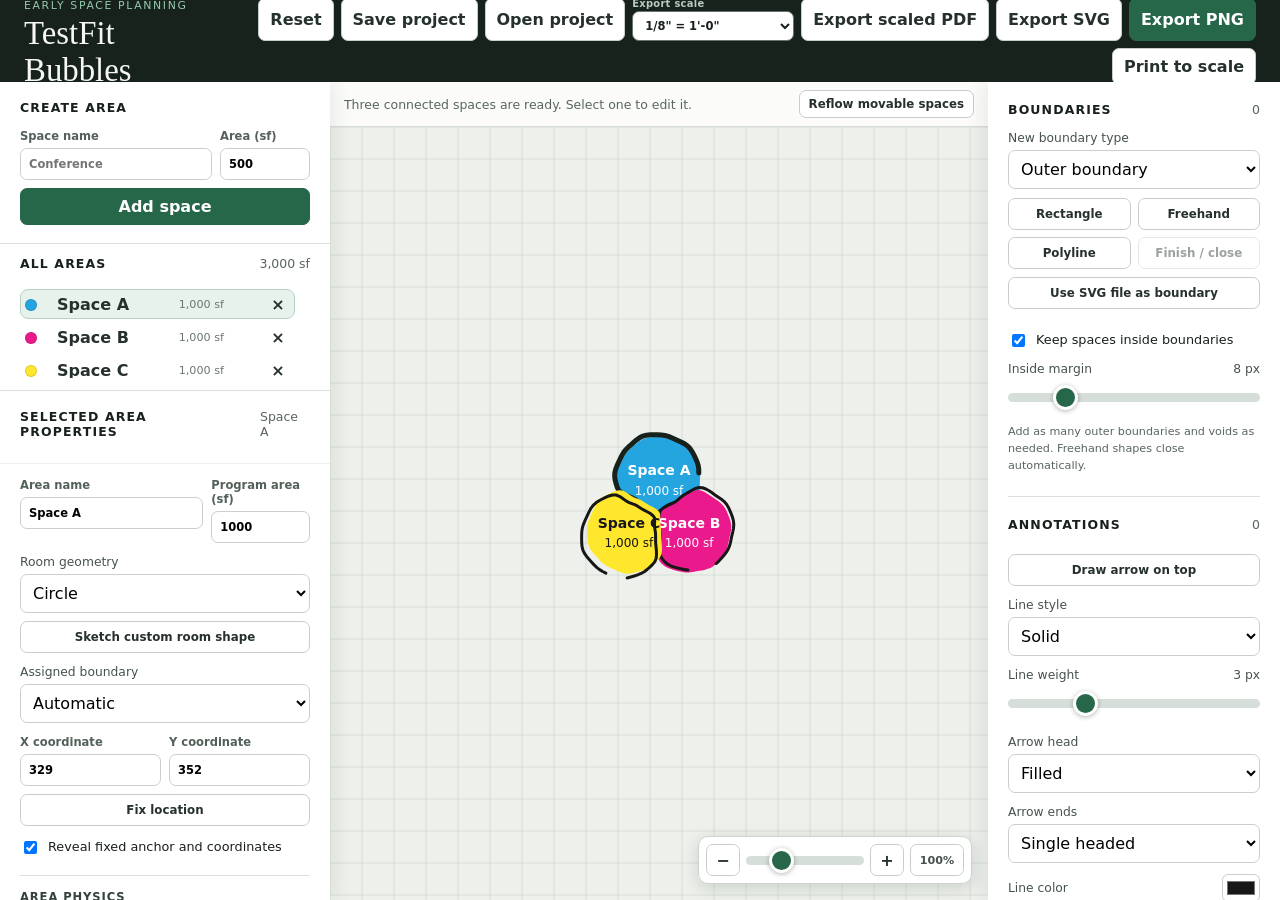
==== commit 3ac142a9: "Refresh hosted scale export assets Versions the main stylesheet and JavaScript URLs so existing visi" ====
--- a/index.html
+++ b/index.html
@@ -4,7 +4,7 @@
   <meta charset="UTF-8">
   <meta name="viewport" content="width=device-width, initial-scale=1">
   <title>TestFit Bubbles</title>
-  <link rel="stylesheet" href="styles.css">
+  <link rel="stylesheet" href="styles.css?v=20260831-pdf-scale">
   <link rel="stylesheet" href="controls.css">
 </head>
 <body>
@@ -188,6 +188,6 @@
     <a href="#spaceInspector">Properties</a>
     <a href="#toolsPanel">Tools</a>
   </nav>
-  <script src="script.js"></script>
+  <script src="script.js?v=20260831-pdf-scale"></script>
 </body>
 </html>
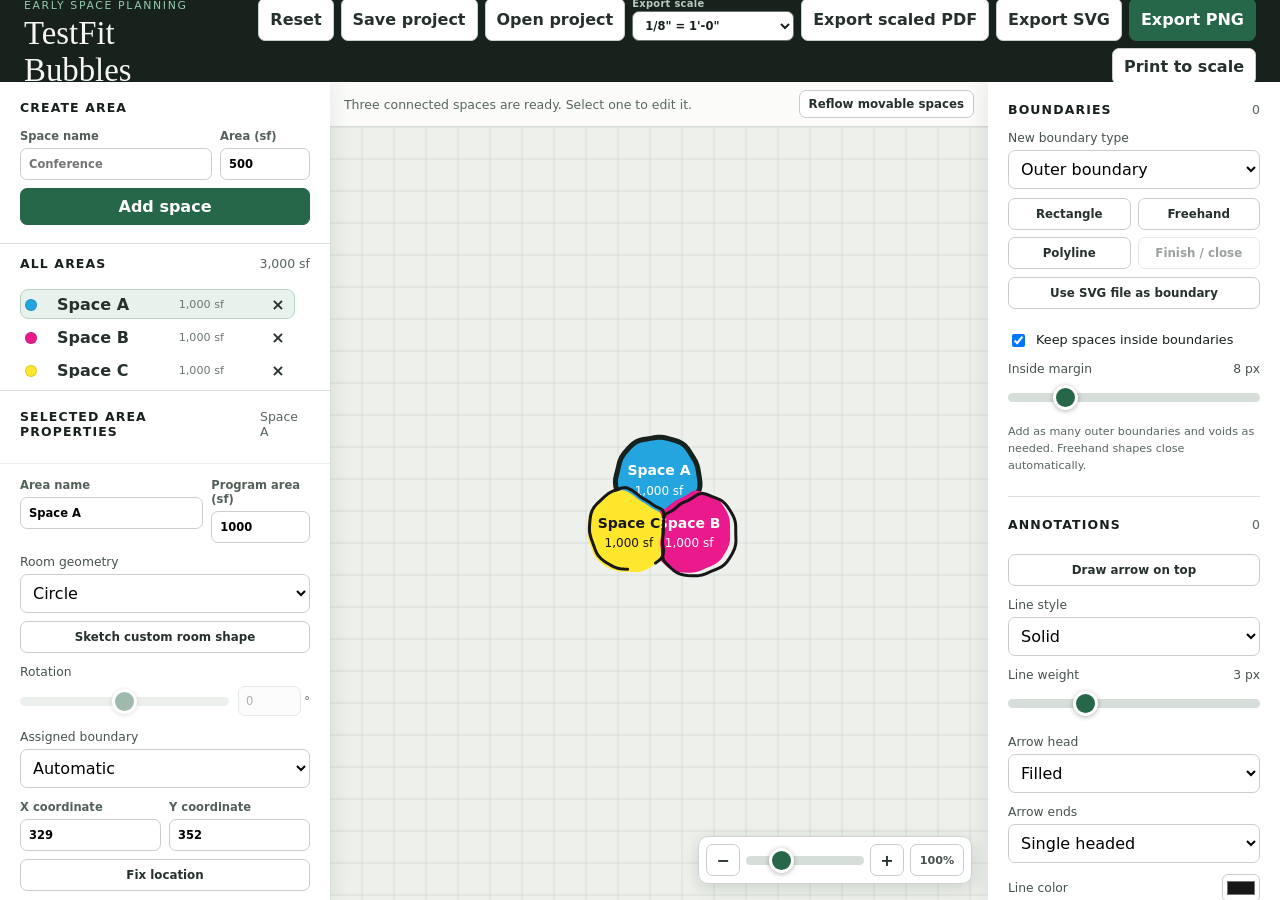
==== commit b74752b6: "Add rectangle sizing rotation and boundary snapping" ====
--- a/index.html
+++ b/index.html
@@ -4,7 +4,7 @@
   <meta charset="UTF-8">
   <meta name="viewport" content="width=device-width, initial-scale=1">
   <title>TestFit Bubbles</title>
-  <link rel="stylesheet" href="styles.css?v=20260831-pdf-scale">
+  <link rel="stylesheet" href="styles.css?v=20260831-rect-snap">
   <link rel="stylesheet" href="controls.css">
 </head>
 <body>
@@ -76,11 +76,27 @@
         <label class="select-label" for="roomShape">Room geometry</label>
         <select id="roomShape">
           <option value="circle">Circle</option>
-          <option value="rect">Filleted rectangle</option>
-          <option value="lshape">Filleted L-shape</option>
+          <option value="rect">Straight rectangle</option>
+          <option value="lshape">Straight L-shape</option>
           <option value="custom">Custom sketch</option>
         </select>
         <button id="sketchRoom" class="wide-button">Sketch custom room shape</button>
+        <label class="select-label spaced" for="shapeRotation">Rotation</label>
+        <div class="rotation-control">
+          <input id="shapeRotation" type="range" min="-180" max="180" step="1" value="0" aria-label="Shape rotation">
+          <label><input id="shapeRotationNumber" type="number" min="-180" max="180" step="1" value="0" aria-label="Shape rotation in degrees">°</label>
+        </div>
+        <div id="rectangleControls" class="property-subpanel rectangle-controls is-hidden">
+          <div class="subsection-heading">Rectangle dimensions</div>
+          <div class="property-grid">
+            <label>Width (ft)<input id="rectWidth" type="number" min="0.1" step="0.1"></label>
+            <label>Depth (ft)<input id="rectHeight" type="number" min="0.1" step="0.1"></label>
+            <label>Width : depth<input id="rectRatio" type="number" min="0.05" max="20" step="0.05"></label>
+            <label>Snap distance (ft)<input id="rectSnapDistance" type="number" min="0.1" max="100" step="0.5" value="5"></label>
+          </div>
+          <label class="check"><input id="rectSnap" type="checkbox"> Snap to the closest boundary edge</label>
+          <p class="helper-text">Changing one edge or the ratio preserves the programmed area. Snapping keeps the rectangle inside the nearest boundary.</p>
+        </div>
         <label class="select-label spaced" for="spaceBoundary">Assigned boundary</label>
         <select id="spaceBoundary"><option value="">Automatic</option></select>
         <div class="coordinate-grid">
@@ -188,6 +204,6 @@
     <a href="#spaceInspector">Properties</a>
     <a href="#toolsPanel">Tools</a>
   </nav>
-  <script src="script.js?v=20260831-pdf-scale"></script>
+  <script src="script.js?v=20260831-rect-snap"></script>
 </body>
 </html>
--- a/styles.css
+++ b/styles.css
@@ -88,6 +88,12 @@
 .is-hidden { display: none; }
 .coordinate-grid { display: grid; grid-template-columns: 1fr 1fr; gap: 8px; margin-top: 12px; }
 .property-grid { display: grid; grid-template-columns: minmax(0, 1.3fr) minmax(90px, .7fr); gap: 8px; margin-bottom: 12px; }
+.rotation-control { display: grid; grid-template-columns: minmax(0, 1fr) 72px; gap: 9px; align-items: center; }
+.rotation-control > label { display: flex; align-items: center; gap: 3px; color: var(--muted); font-size: .72rem; }
+.rotation-control input[type="number"] { width: 100%; padding: 7px; border: 1px solid #c9d0cb; border-radius: 7px; }
+.rectangle-controls { margin-top: 12px; }
+.rectangle-controls .property-grid { grid-template-columns: 1fr 1fr; }
+.helper-text { margin: 8px 0 0; color: #6b776f; font-size: .68rem; line-height: 1.4; }
 .subsection-heading { margin: 18px 0 10px; padding-top: 14px; border-top: 1px solid var(--line); color: #34423b; font-size: .72rem; font-weight: 750; letter-spacing: .08em; text-transform: uppercase; }
 .property-subpanel { margin-top: 20px; padding: 0 12px 12px; border: 1px solid #d8e1db; border-radius: 10px; background: #f8faf8; }
 .property-subpanel > .subsection-heading:first-child { margin-top: 0; border-top: 0; }
@@ -198,6 +204,7 @@
   .zoom-overlay { right: 10px; bottom: 10px; grid-template-columns: 34px 86px 34px auto; }
   .zoom-overlay input[type="range"] { width: 86px; }
   .property-grid, .coordinate-grid { grid-template-columns: 1fr; }
+  .rectangle-controls .property-grid { grid-template-columns: 1fr 1fr; }
   .connection-property { grid-template-columns: minmax(0, 1fr) 70px; }
   form { grid-template-columns: minmax(0, 1fr) 88px; }
 }
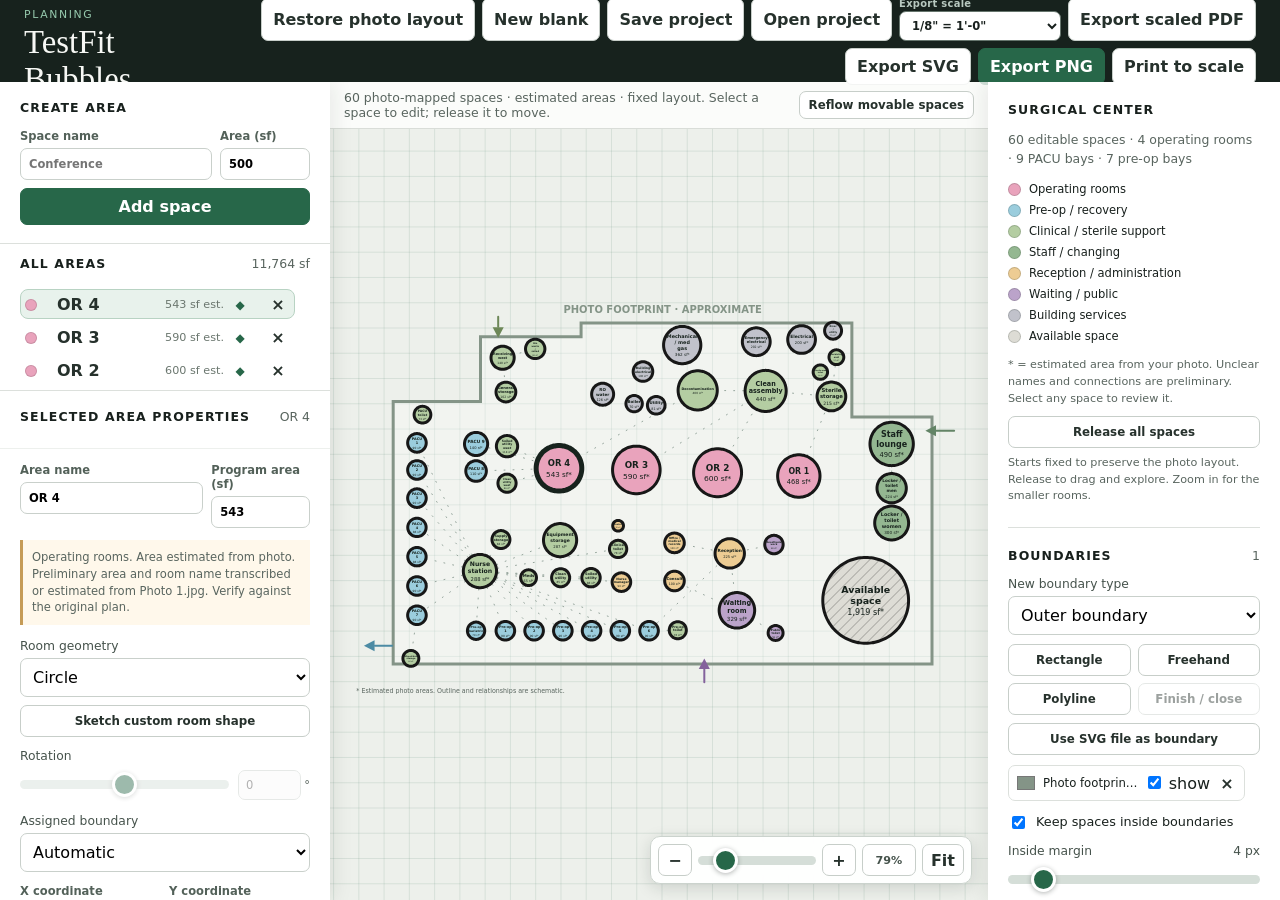
==== commit 6e6f74b2: "Publish latest September 18 TestFit photo layout Upload the latest local website snapshot from commi" ====
--- a/index.html
+++ b/index.html
@@ -1,209 +1,222 @@
-<!doctype html>
-<html lang="en">
-<head>
-  <meta charset="UTF-8">
-  <meta name="viewport" content="width=device-width, initial-scale=1">
-  <title>TestFit Bubbles</title>
-  <link rel="stylesheet" href="styles.css?v=20260831-rect-snap">
-  <link rel="stylesheet" href="controls.css">
-</head>
-<body>
-  <header>
-    <div><small>EARLY SPACE PLANNING</small><h1>TestFit Bubbles</h1></div>
-    <div class="actions" aria-label="Project and export actions">
-      <button id="reset">Reset</button>
-      <button id="exportProject">Save project</button>
-      <button id="importProject">Open project</button>
-      <input id="projectFile" type="file" accept=".json,.testfit.json,application/json" hidden>
-      <label class="export-scale">Export scale
-        <select id="exportScale" aria-label="Architectural export scale">
-          <optgroup label="Details and interiors">
-            <option value="3">3&quot; = 1'-0&quot;</option>
-            <option value="1.5">1-1/2&quot; = 1'-0&quot;</option>
-            <option value="1">1&quot; = 1'-0&quot;</option>
-            <option value="0.75">3/4&quot; = 1'-0&quot;</option>
-            <option value="0.5">1/2&quot; = 1'-0&quot;</option>
-            <option value="0.375">3/8&quot; = 1'-0&quot;</option>
-          </optgroup>
-          <optgroup label="Plans and elevations">
-            <option value="0.25">1/4&quot; = 1'-0&quot;</option>
-            <option value="0.1875">3/16&quot; = 1'-0&quot;</option>
-            <option value="0.125" selected>1/8&quot; = 1'-0&quot;</option>
-            <option value="0.09375">3/32&quot; = 1'-0&quot;</option>
-            <option value="0.0625">1/16&quot; = 1'-0&quot;</option>
-            <option value="0.03125">1/32&quot; = 1'-0&quot;</option>
-          </optgroup>
-          <optgroup label="Site plans">
-            <option value="0.1">1&quot; = 10'-0&quot;</option>
-            <option value="0.05">1&quot; = 20'-0&quot;</option>
-            <option value="0.0333333333">1&quot; = 30'-0&quot;</option>
-            <option value="0.025">1&quot; = 40'-0&quot;</option>
-            <option value="0.02">1&quot; = 50'-0&quot;</option>
-            <option value="0.0166666667">1&quot; = 60'-0&quot;</option>
-            <option value="0.01">1&quot; = 100'-0&quot;</option>
-          </optgroup>
-        </select>
-      </label>
-      <button id="exportPdf">Export scaled PDF</button>
-      <button id="exportSvg">Export SVG</button>
-      <button id="exportPng" class="primary">Export PNG</button>
-      <button id="printLayout">Print to scale</button>
-    </div>
-  </header>
-
-  <main>
-    <aside class="left-sidebar">
-      <section id="createPanel" class="create-panel">
-        <h2>Create area</h2>
-        <form id="addForm">
-          <label>Space name<input id="name" maxlength="28" placeholder="Conference" required></label>
-          <label>Area (sf)<input id="area" type="number" min="1" step="1" value="500" required></label>
-          <button class="primary">Add space</button>
-        </form>
-      </section>
-
-      <section id="areasPanel" class="areas-panel">
-        <div class="section-title"><h2>All areas</h2><output id="total"></output></div>
-        <div id="list"></div>
-      </section>
-
-      <section id="spaceInspector" class="properties-panel is-hidden">
-        <div class="section-title sticky-title"><h2>Selected area properties</h2><output id="selectedName"></output></div>
-        <div class="property-grid">
-          <label>Area name<input id="selectedAreaName" maxlength="28"></label>
-          <label>Program area (sf)<input id="selectedAreaSize" type="number" min="1" step="1"></label>
-        </div>
-        <label class="select-label" for="roomShape">Room geometry</label>
-        <select id="roomShape">
-          <option value="circle">Circle</option>
-          <option value="rect">Straight rectangle</option>
-          <option value="lshape">Straight L-shape</option>
-          <option value="custom">Custom sketch</option>
-        </select>
-        <button id="sketchRoom" class="wide-button">Sketch custom room shape</button>
-        <label class="select-label spaced" for="shapeRotation">Rotation</label>
-        <div class="rotation-control">
-          <input id="shapeRotation" type="range" min="-180" max="180" step="1" value="0" aria-label="Shape rotation">
-          <label><input id="shapeRotationNumber" type="number" min="-180" max="180" step="1" value="0" aria-label="Shape rotation in degrees">°</label>
-        </div>
-        <div id="rectangleControls" class="property-subpanel rectangle-controls is-hidden">
-          <div class="subsection-heading">Rectangle dimensions</div>
-          <div class="property-grid">
-            <label>Width (ft)<input id="rectWidth" type="number" min="0.1" step="0.1"></label>
-            <label>Depth (ft)<input id="rectHeight" type="number" min="0.1" step="0.1"></label>
-            <label>Width : depth<input id="rectRatio" type="number" min="0.05" max="20" step="0.05"></label>
-            <label>Snap distance (ft)<input id="rectSnapDistance" type="number" min="0.1" max="100" step="0.5" value="5"></label>
-          </div>
-          <label class="check"><input id="rectSnap" type="checkbox"> Snap to the closest boundary edge</label>
-          <p class="helper-text">Changing one edge or the ratio preserves the programmed area. Snapping keeps the rectangle inside the nearest boundary.</p>
-        </div>
-        <label class="select-label spaced" for="spaceBoundary">Assigned boundary</label>
-        <select id="spaceBoundary"><option value="">Automatic</option></select>
-        <div class="coordinate-grid">
-          <label>X coordinate<input id="coordX" type="number" step="1"></label>
-          <label>Y coordinate<input id="coordY" type="number" step="1"></label>
-        </div>
-        <button id="pinSpace" class="wide-button">Fix location</button>
-        <label class="check"><input id="showAnchor" type="checkbox" checked> Reveal fixed anchor and coordinates</label>
-        <div class="subsection-heading">Area physics</div>
-        <label class="check"><input id="spaceFoam" type="checkbox" checked> Participate in foam squeezing</label>
-        <label class="range">Fluidity <output id="spaceSqueezeValue">75%</output></label>
-        <input id="spaceSqueeze" type="range" min="0" max="100" step="1" value="75">
-        <label class="range">Area protection <output id="selectedWeightValue">0.50</output></label>
-        <input id="selectedWeight" type="range" min="0" max="1" step="0.05" value="0.5">
-        <label class="range">Separation <output id="spaceSeparationValue">70%</output></label>
-        <input id="spaceSeparation" type="range" min="0" max="100" step="1" value="70">
-        <label class="range">Mobility <output id="spaceMobilityValue">100%</output></label>
-        <input id="spaceMobility" type="range" min="0" max="100" step="1" value="100">
-        <div class="subsection-heading">Selected appearance</div>
-        <label class="color-row">Space color <input id="selectedColor" type="color" value="#24a5df"></label>
-        <label class="select-label spaced" for="fillStyle">Fill</label>
-        <select id="fillStyle"><option value="solid">Solid</option><option value="tint">Translucent</option><option value="outline">No fill</option><option value="blueprint">Blueprint</option></select>
-        <label class="select-label spaced" for="outlineStyle">Outline</label>
-        <select id="outlineStyle"><option value="open">Open sketch line</option><option value="solid">Solid</option><option value="dashed">Dashed</option><option value="dotted">Dotted</option></select>
-        <label class="select-label spaced" for="patternStyle">Pattern</label>
-        <select id="patternStyle"><option value="none">None</option><option value="parallel">Parallel hatch</option><option value="dots">Dots</option></select>
-        <label class="check"><input id="sketchEffect" type="checkbox" checked> Hand-drawn line</label>
-        <label class="check"><input id="misregisterEffect" type="checkbox"> Misregistered color outlines</label>
-        <button id="randomizeSketch" class="wide-button">Randomize this outline</button>
-
-        <div class="property-subpanel relationship-panel">
-          <div class="subsection-heading">Relationships</div>
-          <button id="connectSpaces" class="wide-button">Link / unlink two areas</button>
-          <div id="linkSelectionState" class="link-state" aria-live="polite"><span>1. Choose first area</span><b>→</b><span>2. Choose second area</span></div>
-          <label class="check"><input id="links" type="checkbox" checked> Show relationships</label>
-          <div class="subsection-heading">New link defaults</div>
-          <label class="select-label" for="connectionStyle">Line style</label>
-          <select id="connectionStyle"><option value="sketch">Sketch dashed</option><option value="solid">Solid</option><option value="dotted">Dotted</option><option value="arrow">Directional arrow</option></select>
-          <label class="range">Line weight <output id="lineWeightValue">2 px</output></label>
-          <input id="lineWeight" type="range" min="1" max="6" value="2">
-          <label class="color-row">Line color <input id="connectionColor" type="color" value="#276749"></label>
-          <div class="subsection-heading connection-section-title"><span>This area's links</span><output id="connectionsOwner"></output></div>
-          <div id="selectedConnections" class="selected-connections"></div>
-        </div>
-      </section>
-
-    </aside>
-
-    <article id="diagramPanel">
-      <div class="bar"><span id="status" aria-live="polite">Ready.</span><button id="reflow">Reflow movable spaces</button></div>
-      <div class="canvas-shell">
-        <canvas id="diagram" aria-label="Interactive architectural bubble diagram"></canvas>
-        <div class="zoom-overlay" aria-label="Diagram zoom controls">
-          <button id="zoomOut" aria-label="Zoom out">−</button>
-          <input id="zoom" type="range" min="50" max="250" step="10" value="100" aria-label="Zoom level">
-          <button id="zoomIn" aria-label="Zoom in">+</button>
-          <button id="zoomReset" class="zoom-readout" aria-label="Reset zoom"><output id="zoomValue">100%</output></button>
-        </div>
-      </div>
-    </article>
-
-    <aside id="toolsPanel" class="right-sidebar">
-      <section>
-        <div class="section-title"><h2>Boundaries</h2><output id="boundaryCount">0</output></div>
-        <label class="select-label" for="boundaryKind">New boundary type</label>
-        <select id="boundaryKind"><option value="outer">Outer boundary</option><option value="void">Void / exclusion</option></select>
-        <div class="boundary-buttons">
-          <button id="drawBoundary">Rectangle</button>
-          <button id="sketchBoundary">Freehand</button>
-          <button id="polylineBoundary">Polyline</button>
-          <button id="finishPolyline" disabled>Finish / close</button>
-        </div>
-        <button id="importSvgBoundary" class="wide-button">Use SVG file as boundary</button>
-        <input id="svgBoundaryFile" type="file" accept=".svg,image/svg+xml" hidden>
-        <div id="boundaryList" class="boundary-list"></div>
-        <label class="check"><input id="contain" type="checkbox" checked> Keep spaces inside boundaries</label>
-        <label class="range">Inside margin <output id="marginValue">8 px</output></label>
-        <input id="margin" type="range" min="0" max="40" value="8">
-        <p class="hint">Add as many outer boundaries and voids as needed. Freehand shapes close automatically.</p>
-      </section>
-
-      <section>
-        <div class="section-title"><h2>Annotations</h2><output id="annotationCount">0</output></div>
-        <button id="drawArrow" class="wide-button">Draw arrow on top</button>
-        <label class="select-label spaced" for="annotationStyle">Line style</label>
-        <select id="annotationStyle"><option value="solid">Solid</option><option value="dashed">Dashed</option><option value="dotted">Dotted</option></select>
-        <label class="range">Line weight <output id="annotationWeightValue">3 px</output></label>
-        <input id="annotationWeight" type="range" min="1" max="8" value="3">
-        <label class="select-label spaced" for="annotationHeadStyle">Arrow head</label>
-        <select id="annotationHeadStyle"><option value="filled">Filled</option><option value="open">Open V</option><option value="outline">Outlined</option></select>
-        <label class="select-label spaced" for="annotationEnds">Arrow ends</label>
-        <select id="annotationEnds"><option value="single">Single headed</option><option value="double">Double headed</option></select>
-        <label class="color-row">Line color <input id="annotationColor" type="color" value="#171717"></label>
-        <button id="clearAnnotations" class="wide-button danger-quiet">Clear annotations</button>
-        <p class="hint">Click once for the start, move to preview, then click the end. Annotations stay above the physics.</p>
-        <div class="subsection-heading">Drawn annotations</div>
-        <div id="annotationList" class="annotation-list"><p class="empty-list">No annotations yet.</p></div>
-      </section>
-
-    </aside>
-  </main>
-  <nav class="mobile-dock" aria-label="Mobile workspace navigation">
-    <a href="#diagramPanel">Canvas</a>
-    <a href="#areasPanel">Areas</a>
-    <a href="#spaceInspector">Properties</a>
-    <a href="#toolsPanel">Tools</a>
-  </nav>
-  <script src="script.js?v=20260831-rect-snap"></script>
-</body>
-</html>
+<!doctype html>
+<html lang="en">
+<head>
+  <meta charset="UTF-8">
+  <meta name="viewport" content="width=device-width, initial-scale=1">
+  <title>TestFit Bubbles</title>
+  <link rel="stylesheet" href="styles.css?v=20260918-photo-plan">
+  <link rel="stylesheet" href="controls.css">
+</head>
+<body>
+  <header>
+    <div><small>EARLY SPACE PLANNING</small><h1>TestFit Bubbles</h1></div>
+    <div class="actions" aria-label="Project and export actions">
+      <button id="reset" title="Restore the room arrangement from your photo">Restore photo layout</button>
+      <button id="blankProject">New blank</button>
+      <button id="exportProject">Save project</button>
+      <button id="importProject">Open project</button>
+      <input id="projectFile" type="file" accept=".json,.testfit.json,application/json" hidden>
+      <label class="export-scale">Export scale
+        <select id="exportScale" aria-label="Architectural export scale">
+          <optgroup label="Details and interiors">
+            <option value="3">3&quot; = 1'-0&quot;</option>
+            <option value="1.5">1-1/2&quot; = 1'-0&quot;</option>
+            <option value="1">1&quot; = 1'-0&quot;</option>
+            <option value="0.75">3/4&quot; = 1'-0&quot;</option>
+            <option value="0.5">1/2&quot; = 1'-0&quot;</option>
+            <option value="0.375">3/8&quot; = 1'-0&quot;</option>
+          </optgroup>
+          <optgroup label="Plans and elevations">
+            <option value="0.25">1/4&quot; = 1'-0&quot;</option>
+            <option value="0.1875">3/16&quot; = 1'-0&quot;</option>
+            <option value="0.125" selected>1/8&quot; = 1'-0&quot;</option>
+            <option value="0.09375">3/32&quot; = 1'-0&quot;</option>
+            <option value="0.0625">1/16&quot; = 1'-0&quot;</option>
+            <option value="0.03125">1/32&quot; = 1'-0&quot;</option>
+          </optgroup>
+          <optgroup label="Site plans">
+            <option value="0.1">1&quot; = 10'-0&quot;</option>
+            <option value="0.05">1&quot; = 20'-0&quot;</option>
+            <option value="0.0333333333">1&quot; = 30'-0&quot;</option>
+            <option value="0.025">1&quot; = 40'-0&quot;</option>
+            <option value="0.02">1&quot; = 50'-0&quot;</option>
+            <option value="0.0166666667">1&quot; = 60'-0&quot;</option>
+            <option value="0.01">1&quot; = 100'-0&quot;</option>
+          </optgroup>
+        </select>
+      </label>
+      <button id="exportPdf">Export scaled PDF</button>
+      <button id="exportSvg">Export SVG</button>
+      <button id="exportPng" class="primary">Export PNG</button>
+      <button id="printLayout">Print to scale</button>
+    </div>
+  </header>
+
+  <main>
+    <aside class="left-sidebar">
+      <section id="createPanel" class="create-panel">
+        <h2>Create area</h2>
+        <form id="addForm">
+          <label>Space name<input id="name" maxlength="28" placeholder="Conference" required></label>
+          <label>Area (sf)<input id="area" type="number" min="1" step="1" value="500" required></label>
+          <button class="primary">Add space</button>
+        </form>
+      </section>
+
+      <section id="areasPanel" class="areas-panel">
+        <div class="section-title"><h2>All areas</h2><output id="total"></output></div>
+        <div id="list"></div>
+      </section>
+
+      <section id="spaceInspector" class="properties-panel is-hidden">
+        <div class="section-title sticky-title"><h2>Selected area properties</h2><output id="selectedName"></output></div>
+        <div class="property-grid">
+          <label>Area name<input id="selectedAreaName" maxlength="28"></label>
+          <label>Program area (sf)<input id="selectedAreaSize" type="number" min="1" step="1"></label>
+        </div>
+        <p id="spaceSourceNote" class="source-note is-hidden"></p>
+        <label class="select-label" for="roomShape">Room geometry</label>
+        <select id="roomShape">
+          <option value="circle">Circle</option>
+          <option value="rect">Straight rectangle</option>
+          <option value="lshape">Straight L-shape</option>
+          <option value="custom">Custom sketch</option>
+        </select>
+        <button id="sketchRoom" class="wide-button">Sketch custom room shape</button>
+        <label class="select-label spaced" for="shapeRotation">Rotation</label>
+        <div class="rotation-control">
+          <input id="shapeRotation" type="range" min="-180" max="180" step="1" value="0" aria-label="Shape rotation">
+          <label><input id="shapeRotationNumber" type="number" min="-180" max="180" step="1" value="0" aria-label="Shape rotation in degrees">°</label>
+        </div>
+        <div id="rectangleControls" class="property-subpanel rectangle-controls is-hidden">
+          <div class="subsection-heading">Rectangle dimensions</div>
+          <div class="property-grid">
+            <label>Width (ft)<input id="rectWidth" type="number" min="0.1" step="0.1"></label>
+            <label>Depth (ft)<input id="rectHeight" type="number" min="0.1" step="0.1"></label>
+            <label>Width : depth<input id="rectRatio" type="number" min="0.05" max="20" step="0.05"></label>
+            <label>Snap distance (ft)<input id="rectSnapDistance" type="number" min="0.1" max="100" step="0.5" value="5"></label>
+          </div>
+          <label class="check"><input id="rectSnap" type="checkbox"> Snap to the closest boundary edge</label>
+          <p class="helper-text">Changing one edge or the ratio preserves the programmed area. Snapping keeps this straight-edged rectangle inside and rotates its nearest edge parallel to the boundary.</p>
+        </div>
+        <label class="select-label spaced" for="spaceBoundary">Assigned boundary</label>
+        <select id="spaceBoundary"><option value="">Automatic</option></select>
+        <div class="coordinate-grid">
+          <label>X coordinate<input id="coordX" type="number" step="1"></label>
+          <label>Y coordinate<input id="coordY" type="number" step="1"></label>
+        </div>
+        <button id="pinSpace" class="wide-button">Fix location</button>
+        <label class="check"><input id="showAnchor" type="checkbox" checked> Reveal fixed anchor and coordinates</label>
+        <div class="subsection-heading">Area physics</div>
+        <label class="check"><input id="spaceFoam" type="checkbox" checked> Participate in foam squeezing</label>
+        <label class="range">Fluidity <output id="spaceSqueezeValue">75%</output></label>
+        <input id="spaceSqueeze" type="range" min="0" max="100" step="1" value="75">
+        <label class="range">Area protection <output id="selectedWeightValue">0.50</output></label>
+        <input id="selectedWeight" type="range" min="0" max="1" step="0.05" value="0.5">
+        <label class="range">Separation <output id="spaceSeparationValue">70%</output></label>
+        <input id="spaceSeparation" type="range" min="0" max="100" step="1" value="70">
+        <label class="range">Mobility <output id="spaceMobilityValue">100%</output></label>
+        <input id="spaceMobility" type="range" min="0" max="100" step="1" value="100">
+        <div class="subsection-heading">Selected appearance</div>
+        <label class="color-row">Space color <input id="selectedColor" type="color" value="#24a5df"></label>
+        <label class="select-label spaced" for="fillStyle">Fill</label>
+        <select id="fillStyle"><option value="solid">Solid</option><option value="tint">Translucent</option><option value="outline">No fill</option><option value="blueprint">Blueprint</option></select>
+        <label class="select-label spaced" for="outlineStyle">Outline</label>
+        <select id="outlineStyle"><option value="open">Open sketch line</option><option value="solid">Solid</option><option value="dashed">Dashed</option><option value="dotted">Dotted</option></select>
+        <label class="select-label spaced" for="patternStyle">Pattern</label>
+        <select id="patternStyle"><option value="none">None</option><option value="parallel">Parallel hatch</option><option value="dots">Dots</option></select>
+        <label class="check"><input id="sketchEffect" type="checkbox" checked> Hand-drawn line</label>
+        <label class="check"><input id="misregisterEffect" type="checkbox"> Misregistered color outlines</label>
+        <button id="randomizeSketch" class="wide-button">Randomize this outline</button>
+
+        <div class="property-subpanel relationship-panel">
+          <div class="subsection-heading">Relationships</div>
+          <button id="connectSpaces" class="wide-button">Link / unlink two areas</button>
+          <div id="linkSelectionState" class="link-state" aria-live="polite"><span>1. Choose first area</span><b>→</b><span>2. Choose second area</span></div>
+          <label class="check"><input id="links" type="checkbox" checked> Show relationships</label>
+          <div class="subsection-heading">New link defaults</div>
+          <label class="select-label" for="connectionStyle">Line style</label>
+          <select id="connectionStyle"><option value="sketch">Sketch dashed</option><option value="solid">Solid</option><option value="dotted">Dotted</option><option value="arrow">Directional arrow</option></select>
+          <label class="range">Line weight <output id="lineWeightValue">2 px</output></label>
+          <input id="lineWeight" type="range" min="1" max="6" value="2">
+          <label class="color-row">Line color <input id="connectionColor" type="color" value="#276749"></label>
+          <div class="subsection-heading connection-section-title"><span>This area's links</span><output id="connectionsOwner"></output></div>
+          <div id="selectedConnections" class="selected-connections"></div>
+        </div>
+      </section>
+
+    </aside>
+
+    <article id="diagramPanel">
+      <div class="bar"><span id="status" aria-live="polite">Ready.</span><button id="reflow">Reflow movable spaces</button></div>
+      <div class="canvas-shell">
+        <canvas id="diagram" aria-label="Interactive architectural bubble diagram"></canvas>
+        <div id="spaceTooltip" class="space-tooltip" hidden></div>
+        <div class="zoom-overlay" aria-label="Diagram zoom controls">
+          <button id="zoomOut" aria-label="Zoom out">−</button>
+          <input id="zoom" type="range" min="20" max="400" step="5" value="100" aria-label="Zoom level">
+          <button id="zoomIn" aria-label="Zoom in">+</button>
+          <button id="zoomReset" class="zoom-readout" aria-label="Reset zoom"><output id="zoomValue">100%</output></button>
+          <button id="fitDiagram" aria-label="Fit whole diagram">Fit</button>
+        </div>
+      </div>
+    </article>
+
+    <aside id="toolsPanel" class="right-sidebar">
+      <section id="photoPresetPanel">
+        <h2>Surgical center</h2>
+        <p id="presetSummary"></p>
+        <div id="programLegend" class="program-legend" aria-label="Photo room color legend"></div>
+        <p class="hint">* = estimated area from your photo. Unclear names and connections are preliminary. Select any space to review it.</p>
+        <button id="releaseLayout" class="wide-button">Release all spaces</button>
+        <p class="hint">Starts fixed to preserve the photo layout. Release to drag and explore. Zoom in for the smaller rooms.</p>
+      </section>
+      <section>
+        <div class="section-title"><h2>Boundaries</h2><output id="boundaryCount">0</output></div>
+        <label class="select-label" for="boundaryKind">New boundary type</label>
+        <select id="boundaryKind"><option value="outer">Outer boundary</option><option value="void">Void / exclusion</option></select>
+        <div class="boundary-buttons">
+          <button id="drawBoundary">Rectangle</button>
+          <button id="sketchBoundary">Freehand</button>
+          <button id="polylineBoundary">Polyline</button>
+          <button id="finishPolyline" disabled>Finish / close</button>
+        </div>
+        <button id="importSvgBoundary" class="wide-button">Use SVG file as boundary</button>
+        <input id="svgBoundaryFile" type="file" accept=".svg,image/svg+xml" hidden>
+        <div id="boundaryList" class="boundary-list"></div>
+        <label class="check"><input id="contain" type="checkbox" checked> Keep spaces inside boundaries</label>
+        <label class="range">Inside margin <output id="marginValue">8 px</output></label>
+        <input id="margin" type="range" min="0" max="40" value="8">
+        <p class="hint">Add as many outer boundaries and voids as needed. Freehand shapes close automatically.</p>
+      </section>
+
+      <section>
+        <div class="section-title"><h2>Annotations</h2><output id="annotationCount">0</output></div>
+        <button id="drawArrow" class="wide-button">Draw arrow on top</button>
+        <label class="select-label spaced" for="annotationStyle">Line style</label>
+        <select id="annotationStyle"><option value="solid">Solid</option><option value="dashed">Dashed</option><option value="dotted">Dotted</option></select>
+        <label class="range">Line weight <output id="annotationWeightValue">3 px</output></label>
+        <input id="annotationWeight" type="range" min="1" max="8" value="3">
+        <label class="select-label spaced" for="annotationHeadStyle">Arrow head</label>
+        <select id="annotationHeadStyle"><option value="filled">Filled</option><option value="open">Open V</option><option value="outline">Outlined</option></select>
+        <label class="select-label spaced" for="annotationEnds">Arrow ends</label>
+        <select id="annotationEnds"><option value="single">Single headed</option><option value="double">Double headed</option></select>
+        <label class="color-row">Line color <input id="annotationColor" type="color" value="#171717"></label>
+        <button id="clearAnnotations" class="wide-button danger-quiet">Clear annotations</button>
+        <p class="hint">Click once for the start, move to preview, then click the end. Annotations stay above the physics.</p>
+        <div class="subsection-heading">Drawn annotations</div>
+        <div id="annotationList" class="annotation-list"><p class="empty-list">No annotations yet.</p></div>
+      </section>
+
+    </aside>
+  </main>
+  <nav class="mobile-dock" aria-label="Mobile workspace navigation">
+    <a href="#diagramPanel">Canvas</a>
+    <a href="#areasPanel">Areas</a>
+    <a href="#spaceInspector">Properties</a>
+    <a href="#toolsPanel">Tools</a>
+  </nav>
+  <script src="default-project.js?v=20260918-photo-plan"></script>
+  <script src="script.js?v=20260918-photo-plan"></script>
+</body>
+</html>
--- a/styles.css
+++ b/styles.css
@@ -1,219 +1,224 @@
-:root {
-  font-family: Inter, ui-sans-serif, system-ui, -apple-system, BlinkMacSystemFont, "Segoe UI", sans-serif;
-  color: #18201d;
-  background: #edf0eb;
-  --ink: #17221d;
-  --green: #276749;
-  --green-soft: #e8f2ec;
-  --line: #dce0dc;
-  --muted: #59655f;
-}
-
-* { box-sizing: border-box; }
-html, body { height: 100%; }
-body { margin: 0; min-width: 320px; overflow: hidden; }
-button, input, select { font: inherit; }
-
-header {
-  height: 82px;
-  display: flex;
-  align-items: center;
-  justify-content: space-between;
-  gap: 18px;
-  padding: 13px 24px;
-  color: #f7f8f5;
-  background: var(--ink);
-}
-
-small { color: #96c9ad; font-size: .68rem; letter-spacing: .15em; }
-h1 { margin: 2px 0 0; font: 500 2.05rem Georgia, serif; }
-h2 { margin: 0 0 14px; font-size: .78rem; letter-spacing: .09em; text-transform: uppercase; }
-.actions, .button-row { display: flex; gap: 7px; flex-wrap: wrap; justify-content: flex-end; }
-.export-scale { min-width: 142px; display: grid; gap: 2px; color: #b8c9c0; font-size: .62rem; font-weight: 750; letter-spacing: .03em; }
-.export-scale select { min-width: 142px; padding: 6px 28px 6px 8px; border-color: #66756d; color: #18201d; background: #fff; font-size: .72rem; }
-
-button {
-  border: 1px solid #c7cec9;
-  border-radius: 7px;
-  padding: 8px 11px;
-  color: #26312c;
-  background: #fff;
-  font-weight: 650;
-  cursor: pointer;
-}
-
-.primary, button.active { border-color: var(--green); color: #fff; background: var(--green); }
-button:hover { filter: brightness(.95); }
-button:focus-visible, input:focus-visible, select:focus-visible { outline: 3px solid #69a887; outline-offset: 2px; }
-button:disabled, input:disabled { cursor: not-allowed; opacity: .45; }
-
-main { height: calc(100vh - 82px); min-height: 0; display: grid; grid-template-columns: 330px minmax(440px, 1fr) 292px; overflow: hidden; }
-aside { z-index: 1; height: 100%; padding: 20px; background: #fff; overflow: auto; }
-.left-sidebar { height: calc(100vh - 82px); display: grid; grid-template-rows: auto minmax(104px, 18%) minmax(0, 1fr); padding: 0; overflow: hidden; box-shadow: 5px 0 18px #19251f14; }
-.left-sidebar > section { min-height: 0; margin: 0; padding: 18px 20px; }
-.left-sidebar > section + section { border-top: 1px solid var(--line); }
-.left-sidebar > .areas-panel { padding-block: 12px; }
-.areas-panel { display: flex; flex-direction: column; }
-.properties-panel { overflow-y: auto; overscroll-behavior: contain; }
-.sticky-title { position: sticky; z-index: 2; top: -18px; margin: -18px -20px 14px; padding: 18px 20px 10px; background: #fff; border-bottom: 1px solid #edf0ed; }
-.right-sidebar { box-shadow: -5px 0 18px #19251f14; overscroll-behavior: contain; }
-section + section { margin-top: 22px; padding-top: 20px; border-top: 1px solid var(--line); }
-.section-title { display: flex; justify-content: space-between; align-items: baseline; gap: 12px; }
-.section-title output, .bar { color: var(--muted); font-size: .78rem; }
-
-form { display: grid; grid-template-columns: 1fr 90px; gap: 8px; }
-form label, .coordinate-grid label, .property-grid label { color: #536159; font-size: .72rem; font-weight: 650; }
-form input, .coordinate-grid input, .property-grid input { width: 100%; margin-top: 5px; padding: 8px; border: 1px solid #c9d0cb; border-radius: 7px; }
-form button { grid-column: 1 / -1; }
-
-#list { min-height: 0; margin-top: 4px; display: grid; align-content: start; gap: 3px; overflow-y: auto; overscroll-behavior: contain; scrollbar-gutter: stable; }
-.item {
-  display: grid;
-  grid-template-columns: 24px minmax(0, 1fr) auto 30px 24px;
-  gap: 6px;
-  align-items: center;
-  min-height: 30px;
-  padding: 3px 4px;
-  border-radius: 8px;
-  border: 1px solid transparent;
-}
-.item.selected { border-color: #b8d3c3; background: var(--green-soft); }
-.choose, .delete { padding: 2px; border: 0; background: transparent; }
-.choose { text-align: left; overflow: hidden; text-overflow: ellipsis; white-space: nowrap; }
-.delete:hover { color: #9b2929; }
-.sf { color: #6b776f; font-size: .7rem; white-space: nowrap; }
-.area-swatch { width: 12px; height: 12px; border-radius: 50%; box-shadow: inset 0 0 0 1px #0002; }
-.lock-indicator { width: 20px; color: var(--green); font-size: .75rem; text-align: center; }
-
-.is-hidden { display: none; }
-.coordinate-grid { display: grid; grid-template-columns: 1fr 1fr; gap: 8px; margin-top: 12px; }
-.property-grid { display: grid; grid-template-columns: minmax(0, 1.3fr) minmax(90px, .7fr); gap: 8px; margin-bottom: 12px; }
-.rotation-control { display: grid; grid-template-columns: minmax(0, 1fr) 72px; gap: 9px; align-items: center; }
-.rotation-control > label { display: flex; align-items: center; gap: 3px; color: var(--muted); font-size: .72rem; }
-.rotation-control input[type="number"] { width: 100%; padding: 7px; border: 1px solid #c9d0cb; border-radius: 7px; }
-.rectangle-controls { margin-top: 12px; }
-.rectangle-controls .property-grid { grid-template-columns: 1fr 1fr; }
-.helper-text { margin: 8px 0 0; color: #6b776f; font-size: .68rem; line-height: 1.4; }
-.subsection-heading { margin: 18px 0 10px; padding-top: 14px; border-top: 1px solid var(--line); color: #34423b; font-size: .72rem; font-weight: 750; letter-spacing: .08em; text-transform: uppercase; }
-.property-subpanel { margin-top: 20px; padding: 0 12px 12px; border: 1px solid #d8e1db; border-radius: 10px; background: #f8faf8; }
-.property-subpanel > .subsection-heading:first-child { margin-top: 0; border-top: 0; }
-.connection-section-title { display: flex; justify-content: space-between; gap: 8px; }
-.connection-section-title output { overflow: hidden; color: var(--green); text-overflow: ellipsis; white-space: nowrap; }
-.selected-connections, .annotation-list { display: grid; gap: 7px; }
-.selected-connections { overflow: visible; }
-.connection-property { display: grid; grid-template-columns: minmax(0, 1fr) 76px; gap: 8px; align-items: end; padding: 9px; border: 1px solid var(--line); border-radius: 8px; }
-.connection-heading { grid-column: 1 / -1; display: flex; align-items: center; justify-content: space-between; gap: 8px; }
-.connection-heading strong { overflow: hidden; text-overflow: ellipsis; white-space: nowrap; font-size: .74rem; }
-.connection-heading button { padding: 3px 6px; border: 0; color: #8d3434; font-size: .67rem; }
-.connection-range { grid-column: 1 / -1; display: grid; grid-template-columns: auto 1fr; gap: 4px 8px; align-items: center; color: var(--muted); font-size: .67rem; }
-.connection-range output { text-align: right; font-variant-numeric: tabular-nums; }
-.connection-range input[type="range"] { grid-column: 1 / -1; height: 24px; }
-.connection-field { color: var(--muted); font-size: .67rem; }
-.connection-field select { margin-top: 4px; padding: 6px; font-size: .69rem; }
-.connection-color { display: flex; flex-direction: column; gap: 4px; color: var(--muted); font-size: .67rem; }
-.connection-color input { width: 100%; height: 30px; padding: 2px; border: 1px solid #c9d0cb; border-radius: 6px; background: #fff; }
-.empty-list { padding: 8px; border: 1px dashed #ccd3ce; border-radius: 7px; text-align: center; font-size: .7rem; }
-
-.link-state { display: grid; grid-template-columns: minmax(0, 1fr) auto minmax(0, 1fr); gap: 6px; align-items: center; margin-top: 8px; padding: 8px; border: 1px dashed #c9d0cb; border-radius: 8px; color: #6a756f; font-size: .68rem; text-align: center; }
-.link-state.waiting { border-style: solid; border-color: #69a887; background: #eef7f1; color: #244b37; }
-.link-state span { overflow: hidden; text-overflow: ellipsis; white-space: nowrap; }
-
-.annotation-list { max-height: 270px; overflow-y: auto; overscroll-behavior: contain; scrollbar-gutter: stable; }
-.annotation-item { display: grid; grid-template-columns: minmax(0, 1fr) 38px 24px; gap: 6px; align-items: center; padding: 8px; border: 1px solid var(--line); border-radius: 8px; }
-.annotation-item strong { font-size: .72rem; }
-.annotation-item input[type="color"] { width: 34px; height: 26px; padding: 1px; border: 1px solid #c9d0cb; border-radius: 5px; background: #fff; }
-.annotation-item button { padding: 2px; border: 0; color: #8d3434; }
-.annotation-item select { grid-column: 1 / -1; padding: 6px; font-size: .7rem; }
-.annotation-item .annotation-controls { grid-column: 1 / -1; display: grid; grid-template-columns: auto minmax(70px, 1fr) 34px; gap: 6px; align-items: center; color: var(--muted); font-size: .67rem; }
-.annotation-item .annotation-controls input { height: 24px; }
-.annotation-item .annotation-controls output { text-align: right; }
-
-.boundary-buttons { display: grid; grid-template-columns: 1fr 1fr; gap: 7px; margin-top: 9px; }
-.boundary-buttons button { padding: 8px 5px; font-size: .74rem; }
-.boundary-list { display: grid; gap: 6px; max-height: 190px; margin-top: 10px; overflow-y: auto; overscroll-behavior: contain; scrollbar-gutter: stable; }
-.boundary-item { display: grid; grid-template-columns: 22px minmax(0, 1fr) auto 22px; align-items: center; gap: 6px; padding: 6px; border: 1px solid var(--line); border-radius: 7px; }
-.boundary-item input[type="color"] { width: 22px; height: 22px; padding: 0; border: 0; background: transparent; }
-.boundary-item .boundary-label { overflow: hidden; text-overflow: ellipsis; white-space: nowrap; font-size: .73rem; }
-.boundary-item small { color: #77827c; letter-spacing: 0; font-size: .62rem; }
-.boundary-item button { padding: 1px; border: 0; }
-
-.range { display: flex; justify-content: space-between; margin: 12px 0 4px; color: #46534c; font-size: .77rem; }
-.check { display: flex; gap: 8px; align-items: flex-start; margin-top: 12px; font-size: .8rem; line-height: 1.35; }
-.select-label { display: block; margin-bottom: 5px; color: #46534c; font-size: .77rem; }
-select { width: 100%; padding: 8px; border: 1px solid #c9d0cb; border-radius: 7px; background: #fff; }
-.hint { margin-top: 7px !important; font-size: .7rem !important; }
-section p { margin: 0; color: var(--muted); font-size: .78rem; line-height: 1.5; }
-
-article { min-width: 0; min-height: 0; height: 100%; display: grid; grid-template-rows: auto minmax(0, 1fr); }
-.bar { display: flex; align-items: center; justify-content: space-between; gap: 12px; padding: 8px 14px; border-bottom: 1px solid #d9ddd8; background: #ffffffc7; }
-.bar button { padding: 6px 9px; font-size: .74rem; white-space: nowrap; }
-.canvas-shell { position: relative; min-width: 0; min-height: 0; overflow: hidden; }
-canvas { display: block; width: 100%; height: 100%; min-height: 0; cursor: grab; touch-action: none; }
-canvas.dragging { cursor: grabbing; }
-canvas.drawing { cursor: crosshair; }
-.zoom-overlay { position: absolute; z-index: 5; right: 16px; bottom: 16px; display: grid; grid-template-columns: 34px 118px 34px auto; gap: 6px; align-items: center; padding: 7px; border: 1px solid #cbd3cd; border-radius: 10px; background: #fffffff2; box-shadow: 0 4px 16px #17221d25; backdrop-filter: blur(8px); }
-.zoom-overlay button { height: 32px; padding: 4px 8px; }
-.zoom-overlay input[type="range"] { width: 118px; height: 28px; }
-.zoom-overlay .zoom-readout { min-width: 54px; color: #46534c; font-size: .7rem; font-variant-numeric: tabular-nums; }
-.mobile-dock { display: none; }
-
-@media (max-width: 1180px) {
-  body { overflow: auto; }
-  main { height: auto; min-height: calc(100vh - 82px); overflow: visible; }
-  main { grid-template-columns: 300px minmax(0, 1fr); }
-  article { height: calc(100vh - 82px); }
-  .right-sidebar { grid-column: 1 / -1; display: grid; grid-template-columns: repeat(2, minmax(0, 1fr)); gap: 20px; box-shadow: 0 -4px 14px #19251f14; }
-  .right-sidebar section, .right-sidebar section + section { margin: 0; padding: 0; border: 0; }
-}
-
-@media (max-width: 760px) {
-  html { scroll-behavior: smooth; scroll-padding-bottom: 76px; }
-  body { padding-bottom: calc(58px + env(safe-area-inset-bottom)); }
-  header { height: auto; min-height: 0; flex-direction: column; align-items: stretch; gap: 10px; padding: 12px 14px; }
-  .actions { width: 100%; max-width: none; flex-wrap: nowrap; justify-content: flex-start; overflow-x: auto; overscroll-behavior-x: contain; padding: 2px 0 5px; scrollbar-width: thin; }
-  .actions button { flex: 0 0 auto; min-height: 42px; }
-  .export-scale { flex: 0 0 154px; }
-  .export-scale select { min-height: 34px !important; }
-  main { height: auto; min-height: 0; display: flex; flex-direction: column; overflow: visible; }
-  article { order: 1; height: 64svh; min-height: 430px; max-height: 680px; grid-template-rows: auto minmax(0, 1fr); scroll-margin-top: 8px; }
-  .left-sidebar { order: 2; width: 100%; height: auto; display: block; overflow: visible; box-shadow: 0 5px 18px #19251f14; }
-  .left-sidebar > section { padding: 18px 16px; scroll-margin-top: 8px; }
-  .left-sidebar > .areas-panel { padding-block: 13px; }
-  #list { max-height: 176px; gap: 4px; }
-  .item { min-height: 44px; padding: 5px 4px; }
-  .properties-panel { max-height: none; overflow: visible; }
-  .sticky-title { top: 0; }
-  .selected-connections { max-height: none; overflow: visible; }
-  .right-sidebar { order: 3; width: 100%; height: auto; display: block; padding: 20px 16px; overflow: visible; scroll-margin-top: 8px; }
-  .right-sidebar section + section { margin-top: 20px; padding-top: 20px; border-top: 1px solid var(--line); }
-  .canvas-shell, canvas { min-height: 0; }
-  .bar { min-height: 48px; padding: 7px 10px; }
-  .bar span { min-width: 0; line-height: 1.25; }
-  .bar button { min-height: 38px; }
-  button, select, input:not([type="checkbox"]):not([type="color"]):not([type="range"]) { min-height: 44px; }
-  input[type="range"] { height: 44px; }
-  .mobile-dock { position: fixed; z-index: 30; left: 0; right: 0; bottom: 0; display: grid; grid-template-columns: repeat(4, 1fr); gap: 1px; padding: 5px 6px calc(5px + env(safe-area-inset-bottom)); border-top: 1px solid #bfc9c2; background: #fffffff5; box-shadow: 0 -5px 18px #17221d24; backdrop-filter: blur(10px); }
-  .mobile-dock a { min-height: 44px; display: grid; place-items: center; border-radius: 7px; color: #30483a; font-size: .72rem; font-weight: 750; text-decoration: none; }
-  .mobile-dock a:active, .mobile-dock a:focus-visible { color: #fff; background: var(--green); }
-}
-
-@media (max-width: 500px) {
-  h1 { font-size: 1.65rem; }
-  small { font-size: .62rem; }
-  article { height: 60svh; min-height: 400px; }
-  .zoom-overlay { right: 10px; bottom: 10px; grid-template-columns: 34px 86px 34px auto; }
-  .zoom-overlay input[type="range"] { width: 86px; }
-  .property-grid, .coordinate-grid { grid-template-columns: 1fr; }
-  .rectangle-controls .property-grid { grid-template-columns: 1fr 1fr; }
-  .connection-property { grid-template-columns: minmax(0, 1fr) 70px; }
-  form { grid-template-columns: minmax(0, 1fr) 88px; }
-}
-
-@media print {
-  @page { margin: .35in; size: landscape; }
-  header, aside, .bar, .zoom-overlay { display: none !important; }
-  body, main, article { background: #fff; width: 100%; height: 100%; min-height: 0; }
-  main { display: block; }
-  article { display: block; }
-  canvas { width: 100% !important; height: auto !important; min-height: 0; }
-}
+:root {
+  font-family: Inter, ui-sans-serif, system-ui, -apple-system, BlinkMacSystemFont, "Segoe UI", sans-serif;
+  color: #18201d;
+  background: #edf0eb;
+  --ink: #17221d;
+  --green: #276749;
+  --green-soft: #e8f2ec;
+  --line: #dce0dc;
+  --muted: #59655f;
+}
+
+* { box-sizing: border-box; }
+html, body { height: 100%; }
+body { margin: 0; min-width: 320px; overflow: hidden; }
+button, input, select { font: inherit; }
+
+header {
+  height: 82px;
+  display: flex;
+  align-items: center;
+  justify-content: space-between;
+  gap: 18px;
+  padding: 13px 24px;
+  color: #f7f8f5;
+  background: var(--ink);
+}
+
+small { color: #96c9ad; font-size: .68rem; letter-spacing: .15em; }
+h1 { margin: 2px 0 0; font: 500 2.05rem Georgia, serif; }
+h2 { margin: 0 0 14px; font-size: .78rem; letter-spacing: .09em; text-transform: uppercase; }
+.actions, .button-row { display: flex; gap: 7px; flex-wrap: wrap; justify-content: flex-end; }
+.export-scale { min-width: 142px; display: grid; gap: 2px; color: #b8c9c0; font-size: .62rem; font-weight: 750; letter-spacing: .03em; }
+.export-scale select { min-width: 142px; padding: 6px 28px 6px 8px; border-color: #66756d; color: #18201d; background: #fff; font-size: .72rem; }
+
+button {
+  border: 1px solid #c7cec9;
+  border-radius: 7px;
+  padding: 8px 11px;
+  color: #26312c;
+  background: #fff;
+  font-weight: 650;
+  cursor: pointer;
+}
+
+.primary, button.active { border-color: var(--green); color: #fff; background: var(--green); }
+button:hover { filter: brightness(.95); }
+button:focus-visible, input:focus-visible, select:focus-visible { outline: 3px solid #69a887; outline-offset: 2px; }
+button:disabled, input:disabled { cursor: not-allowed; opacity: .45; }
+
+main { height: calc(100vh - 82px); min-height: 0; display: grid; grid-template-columns: 330px minmax(440px, 1fr) 292px; overflow: hidden; }
+aside { z-index: 1; height: 100%; padding: 20px; background: #fff; overflow: auto; }
+.left-sidebar { height: calc(100vh - 82px); display: grid; grid-template-rows: auto minmax(104px, 18%) minmax(0, 1fr); padding: 0; overflow: hidden; box-shadow: 5px 0 18px #19251f14; }
+.left-sidebar > section { min-height: 0; margin: 0; padding: 18px 20px; }
+.left-sidebar > section + section { border-top: 1px solid var(--line); }
+.left-sidebar > .areas-panel { padding-block: 12px; }
+.areas-panel { display: flex; flex-direction: column; }
+.properties-panel { overflow-y: auto; overscroll-behavior: contain; }
+.sticky-title { position: sticky; z-index: 2; top: -18px; margin: -18px -20px 14px; padding: 18px 20px 10px; background: #fff; border-bottom: 1px solid #edf0ed; }
+.right-sidebar { box-shadow: -5px 0 18px #19251f14; overscroll-behavior: contain; }
+section + section { margin-top: 22px; padding-top: 20px; border-top: 1px solid var(--line); }
+.section-title { display: flex; justify-content: space-between; align-items: baseline; gap: 12px; }
+.section-title output, .bar { color: var(--muted); font-size: .78rem; }
+
+form { display: grid; grid-template-columns: 1fr 90px; gap: 8px; }
+form label, .coordinate-grid label, .property-grid label { color: #536159; font-size: .72rem; font-weight: 650; }
+form input, .coordinate-grid input, .property-grid input { width: 100%; margin-top: 5px; padding: 8px; border: 1px solid #c9d0cb; border-radius: 7px; }
+form button { grid-column: 1 / -1; }
+
+#list { min-height: 0; margin-top: 4px; display: grid; align-content: start; gap: 3px; overflow-y: auto; overscroll-behavior: contain; scrollbar-gutter: stable; }
+.item {
+  display: grid;
+  grid-template-columns: 24px minmax(0, 1fr) auto 30px 24px;
+  gap: 6px;
+  align-items: center;
+  min-height: 30px;
+  padding: 3px 4px;
+  border-radius: 8px;
+  border: 1px solid transparent;
+}
+.item.selected { border-color: #b8d3c3; background: var(--green-soft); }
+.choose, .delete { padding: 2px; border: 0; background: transparent; }
+.choose { text-align: left; overflow: hidden; text-overflow: ellipsis; white-space: nowrap; }
+.delete:hover { color: #9b2929; }
+.sf { color: #6b776f; font-size: .7rem; white-space: nowrap; }
+.area-swatch { width: 12px; height: 12px; border-radius: 50%; box-shadow: inset 0 0 0 1px #0002; }
+.lock-indicator { width: 20px; color: var(--green); font-size: .75rem; text-align: center; }
+
+.is-hidden { display: none; }
+.coordinate-grid { display: grid; grid-template-columns: 1fr 1fr; gap: 8px; margin-top: 12px; }
+.property-grid { display: grid; grid-template-columns: minmax(0, 1.3fr) minmax(90px, .7fr); gap: 8px; margin-bottom: 12px; }
+.rotation-control { display: grid; grid-template-columns: minmax(0, 1fr) 72px; gap: 9px; align-items: center; }
+.rotation-control > label { display: flex; align-items: center; gap: 3px; color: var(--muted); font-size: .72rem; }
+.rotation-control input[type="number"] { width: 100%; padding: 7px; border: 1px solid #c9d0cb; border-radius: 7px; }
+.rectangle-controls { margin-top: 12px; }
+.rectangle-controls .property-grid { grid-template-columns: 1fr 1fr; }
+.helper-text { margin: 8px 0 0; color: #6b776f; font-size: .68rem; line-height: 1.4; }
+.source-note { margin: 0 0 14px; padding: 9px; border-left: 3px solid #c59b56; background: #fff8eb; font-size: .72rem; line-height: 1.45; }
+.program-legend { display: grid; gap: 7px; margin: 14px 0; font-size: .72rem; }
+.program-legend div { display: flex; align-items: center; gap: 8px; }
+.program-legend i { flex: 0 0 13px; height: 13px; border-radius: 50%; border: 1px solid #17221d30; }
+.space-tooltip { position: absolute; z-index: 6; pointer-events: none; max-width: 235px; padding: 9px 12px; background: #fff; border: 1px solid #bfcfc4; border-radius: 8px; box-shadow: 0 4px 14px #17221d20; font-size: .75rem; line-height: 1.5; white-space: pre-line; }
+.subsection-heading { margin: 18px 0 10px; padding-top: 14px; border-top: 1px solid var(--line); color: #34423b; font-size: .72rem; font-weight: 750; letter-spacing: .08em; text-transform: uppercase; }
+.property-subpanel { margin-top: 20px; padding: 0 12px 12px; border: 1px solid #d8e1db; border-radius: 10px; background: #f8faf8; }
+.property-subpanel > .subsection-heading:first-child { margin-top: 0; border-top: 0; }
+.connection-section-title { display: flex; justify-content: space-between; gap: 8px; }
+.connection-section-title output { overflow: hidden; color: var(--green); text-overflow: ellipsis; white-space: nowrap; }
+.selected-connections, .annotation-list { display: grid; gap: 7px; }
+.selected-connections { overflow: visible; }
+.connection-property { display: grid; grid-template-columns: minmax(0, 1fr) 76px; gap: 8px; align-items: end; padding: 9px; border: 1px solid var(--line); border-radius: 8px; }
+.connection-heading { grid-column: 1 / -1; display: flex; align-items: center; justify-content: space-between; gap: 8px; }
+.connection-heading strong { overflow: hidden; text-overflow: ellipsis; white-space: nowrap; font-size: .74rem; }
+.connection-heading button { padding: 3px 6px; border: 0; color: #8d3434; font-size: .67rem; }
+.connection-range { grid-column: 1 / -1; display: grid; grid-template-columns: auto 1fr; gap: 4px 8px; align-items: center; color: var(--muted); font-size: .67rem; }
+.connection-range output { text-align: right; font-variant-numeric: tabular-nums; }
+.connection-range input[type="range"] { grid-column: 1 / -1; height: 24px; }
+.connection-field { color: var(--muted); font-size: .67rem; }
+.connection-field select { margin-top: 4px; padding: 6px; font-size: .69rem; }
+.connection-color { display: flex; flex-direction: column; gap: 4px; color: var(--muted); font-size: .67rem; }
+.connection-color input { width: 100%; height: 30px; padding: 2px; border: 1px solid #c9d0cb; border-radius: 6px; background: #fff; }
+.empty-list { padding: 8px; border: 1px dashed #ccd3ce; border-radius: 7px; text-align: center; font-size: .7rem; }
+
+.link-state { display: grid; grid-template-columns: minmax(0, 1fr) auto minmax(0, 1fr); gap: 6px; align-items: center; margin-top: 8px; padding: 8px; border: 1px dashed #c9d0cb; border-radius: 8px; color: #6a756f; font-size: .68rem; text-align: center; }
+.link-state.waiting { border-style: solid; border-color: #69a887; background: #eef7f1; color: #244b37; }
+.link-state span { overflow: hidden; text-overflow: ellipsis; white-space: nowrap; }
+
+.annotation-list { max-height: 270px; overflow-y: auto; overscroll-behavior: contain; scrollbar-gutter: stable; }
+.annotation-item { display: grid; grid-template-columns: minmax(0, 1fr) 38px 24px; gap: 6px; align-items: center; padding: 8px; border: 1px solid var(--line); border-radius: 8px; }
+.annotation-item strong { font-size: .72rem; }
+.annotation-item input[type="color"] { width: 34px; height: 26px; padding: 1px; border: 1px solid #c9d0cb; border-radius: 5px; background: #fff; }
+.annotation-item button { padding: 2px; border: 0; color: #8d3434; }
+.annotation-item select { grid-column: 1 / -1; padding: 6px; font-size: .7rem; }
+.annotation-item .annotation-controls { grid-column: 1 / -1; display: grid; grid-template-columns: auto minmax(70px, 1fr) 34px; gap: 6px; align-items: center; color: var(--muted); font-size: .67rem; }
+.annotation-item .annotation-controls input { height: 24px; }
+.annotation-item .annotation-controls output { text-align: right; }
+
+.boundary-buttons { display: grid; grid-template-columns: 1fr 1fr; gap: 7px; margin-top: 9px; }
+.boundary-buttons button { padding: 8px 5px; font-size: .74rem; }
+.boundary-list { display: grid; gap: 6px; max-height: 190px; margin-top: 10px; overflow-y: auto; overscroll-behavior: contain; scrollbar-gutter: stable; }
+.boundary-item { display: grid; grid-template-columns: 22px minmax(0, 1fr) auto 22px; align-items: center; gap: 6px; padding: 6px; border: 1px solid var(--line); border-radius: 7px; }
+.boundary-item input[type="color"] { width: 22px; height: 22px; padding: 0; border: 0; background: transparent; }
+.boundary-item .boundary-label { overflow: hidden; text-overflow: ellipsis; white-space: nowrap; font-size: .73rem; }
+.boundary-item small { color: #77827c; letter-spacing: 0; font-size: .62rem; }
+.boundary-item button { padding: 1px; border: 0; }
+
+.range { display: flex; justify-content: space-between; margin: 12px 0 4px; color: #46534c; font-size: .77rem; }
+.check { display: flex; gap: 8px; align-items: flex-start; margin-top: 12px; font-size: .8rem; line-height: 1.35; }
+.select-label { display: block; margin-bottom: 5px; color: #46534c; font-size: .77rem; }
+select { width: 100%; padding: 8px; border: 1px solid #c9d0cb; border-radius: 7px; background: #fff; }
+.hint { margin-top: 7px !important; font-size: .7rem !important; }
+section p { margin: 0; color: var(--muted); font-size: .78rem; line-height: 1.5; }
+
+article { min-width: 0; min-height: 0; height: 100%; display: grid; grid-template-rows: auto minmax(0, 1fr); }
+.bar { display: flex; align-items: center; justify-content: space-between; gap: 12px; padding: 8px 14px; border-bottom: 1px solid #d9ddd8; background: #ffffffc7; }
+.bar button { padding: 6px 9px; font-size: .74rem; white-space: nowrap; }
+.canvas-shell { position: relative; min-width: 0; min-height: 0; overflow: hidden; }
+canvas { display: block; width: 100%; height: 100%; min-height: 0; cursor: grab; touch-action: none; }
+canvas.dragging { cursor: grabbing; }
+canvas.drawing { cursor: crosshair; }
+.zoom-overlay { position: absolute; z-index: 5; right: 16px; bottom: 16px; display: grid; grid-template-columns: 34px minmax(50px, 118px) 34px auto auto; gap: 6px; align-items: center; padding: 7px; border: 1px solid #cbd3cd; border-radius: 10px; background: #fffffff2; box-shadow: 0 4px 16px #17221d25; backdrop-filter: blur(8px); }
+.zoom-overlay button { height: 32px; padding: 4px 8px; }
+.zoom-overlay input[type="range"] { width: 118px; height: 28px; }
+.zoom-overlay .zoom-readout { min-width: 54px; color: #46534c; font-size: .7rem; font-variant-numeric: tabular-nums; }
+.mobile-dock { display: none; }
+
+@media (max-width: 1180px) {
+  body { overflow: auto; }
+  main { height: auto; min-height: calc(100vh - 82px); overflow: visible; }
+  main { grid-template-columns: 300px minmax(0, 1fr); }
+  article { height: calc(100vh - 82px); }
+  .right-sidebar { grid-column: 1 / -1; display: grid; grid-template-columns: repeat(2, minmax(0, 1fr)); gap: 20px; box-shadow: 0 -4px 14px #19251f14; }
+  .right-sidebar section, .right-sidebar section + section { margin: 0; padding: 0; border: 0; }
+}
+
+@media (max-width: 760px) {
+  html { scroll-behavior: smooth; scroll-padding-bottom: 76px; }
+  body { padding-bottom: calc(58px + env(safe-area-inset-bottom)); }
+  header { height: auto; min-height: 0; flex-direction: column; align-items: stretch; gap: 10px; padding: 12px 14px; }
+  .actions { width: 100%; max-width: none; flex-wrap: nowrap; justify-content: flex-start; overflow-x: auto; overscroll-behavior-x: contain; padding: 2px 0 5px; scrollbar-width: thin; }
+  .actions button { flex: 0 0 auto; min-height: 42px; }
+  .export-scale { flex: 0 0 154px; }
+  .export-scale select { min-height: 34px !important; }
+  main { height: auto; min-height: 0; display: flex; flex-direction: column; overflow: visible; }
+  article { order: 1; height: 64svh; min-height: 430px; max-height: 680px; grid-template-rows: auto minmax(0, 1fr); scroll-margin-top: 8px; }
+  .left-sidebar { order: 2; width: 100%; height: auto; display: block; overflow: visible; box-shadow: 0 5px 18px #19251f14; }
+  .left-sidebar > section { padding: 18px 16px; scroll-margin-top: 8px; }
+  .left-sidebar > .areas-panel { padding-block: 13px; }
+  #list { max-height: 176px; gap: 4px; }
+  .item { min-height: 44px; padding: 5px 4px; }
+  .properties-panel { max-height: none; overflow: visible; }
+  .sticky-title { top: 0; margin-inline: -16px; padding-inline: 16px; }
+  .selected-connections { max-height: none; overflow: visible; }
+  .right-sidebar { order: 3; width: 100%; height: auto; display: block; padding: 20px 16px; overflow: visible; scroll-margin-top: 8px; }
+  .right-sidebar section + section { margin-top: 20px; padding-top: 20px; border-top: 1px solid var(--line); }
+  .canvas-shell, canvas { min-height: 0; }
+  .bar { min-height: 48px; padding: 7px 10px; }
+  .bar span { min-width: 0; line-height: 1.25; }
+  .bar button { min-height: 38px; }
+  button, select, input:not([type="checkbox"]):not([type="color"]):not([type="range"]) { min-height: 44px; }
+  input[type="range"] { height: 44px; }
+  .mobile-dock { position: fixed; z-index: 30; left: 0; right: 0; bottom: 0; display: grid; grid-template-columns: repeat(4, 1fr); gap: 1px; padding: 5px 6px calc(5px + env(safe-area-inset-bottom)); border-top: 1px solid #bfc9c2; background: #fffffff5; box-shadow: 0 -5px 18px #17221d24; backdrop-filter: blur(10px); }
+  .mobile-dock a { min-height: 44px; display: grid; place-items: center; border-radius: 7px; color: #30483a; font-size: .72rem; font-weight: 750; text-decoration: none; }
+  .mobile-dock a:active, .mobile-dock a:focus-visible { color: #fff; background: var(--green); }
+}
+
+@media (max-width: 500px) {
+  h1 { font-size: 1.65rem; }
+  small { font-size: .62rem; }
+  article { height: 60svh; min-height: 400px; }
+  .zoom-overlay { right: 10px; bottom: 10px; grid-template-columns: 30px minmax(45px, 65px) 30px auto auto; max-width: calc(100% - 20px); gap: 4px; }
+  .zoom-overlay input[type="range"] { width: 100%; }
+  .property-grid, .coordinate-grid { grid-template-columns: 1fr; }
+  .rectangle-controls .property-grid { grid-template-columns: 1fr 1fr; }
+  .connection-property { grid-template-columns: minmax(0, 1fr) 70px; }
+  form { grid-template-columns: minmax(0, 1fr) 88px; }
+}
+
+@media print {
+  @page { margin: .35in; size: landscape; }
+  header, aside, .bar, .zoom-overlay { display: none !important; }
+  body, main, article { background: #fff; width: 100%; height: 100%; min-height: 0; }
+  main { display: block; }
+  article { display: block; }
+  canvas { width: 100% !important; height: auto !important; min-height: 0; }
+}
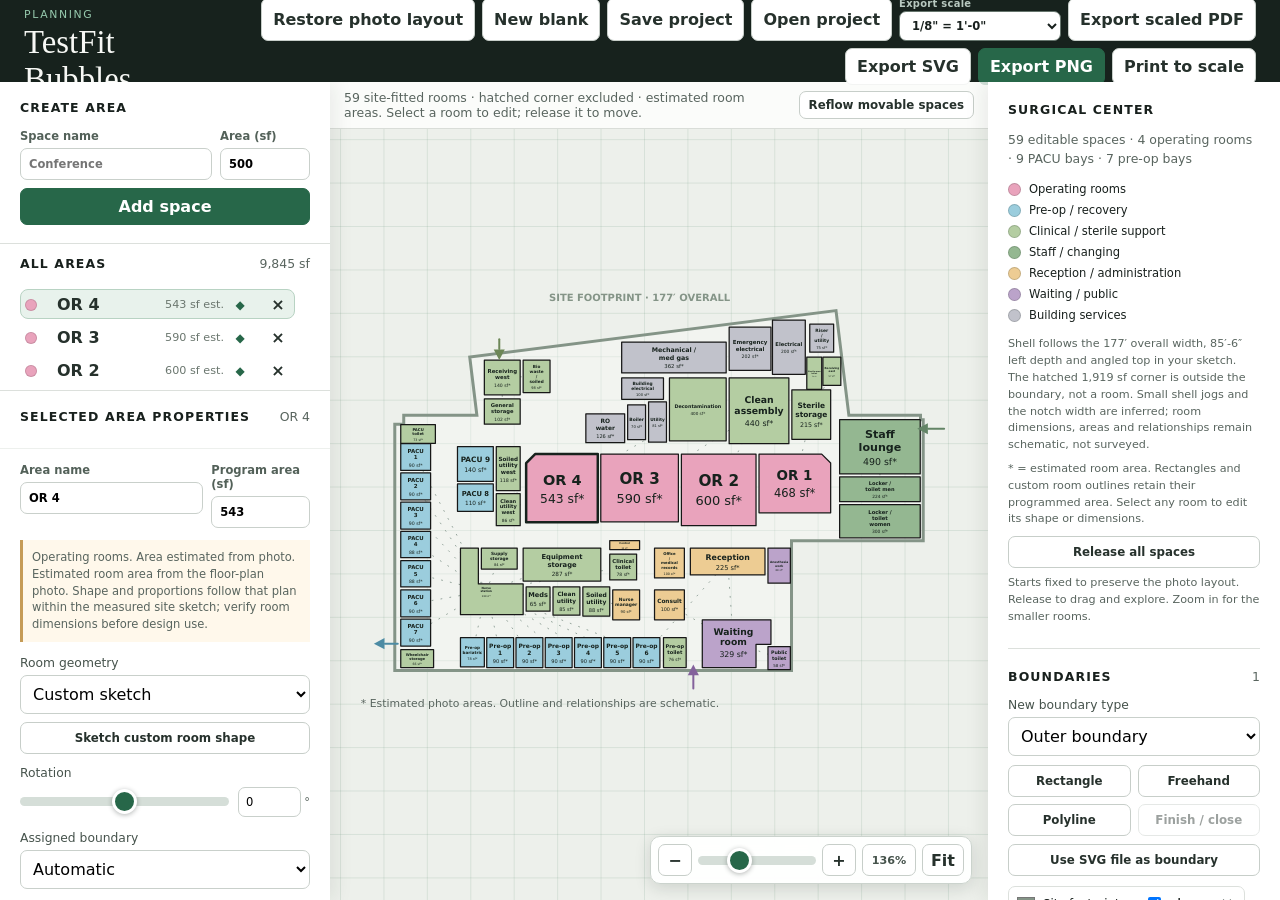
==== commit 6ac4d908: "Publish latest measured-site TestFit layout Upload the September 18, 3:23 PM local revision. Removes" ====
--- a/index.html
+++ b/index.html
@@ -167,7 +167,8 @@
         <h2>Surgical center</h2>
         <p id="presetSummary"></p>
         <div id="programLegend" class="program-legend" aria-label="Photo room color legend"></div>
-        <p class="hint">* = estimated area from your photo. Unclear names and connections are preliminary. Select any space to review it.</p>
+        <p id="siteSourceNote" class="hint"></p>
+        <p class="hint">* = estimated room area. Rectangles and custom room outlines retain their programmed area. Select any room to edit its shape or dimensions.</p>
         <button id="releaseLayout" class="wide-button">Release all spaces</button>
         <p class="hint">Starts fixed to preserve the photo layout. Release to drag and explore. Zoom in for the smaller rooms.</p>
       </section>
@@ -216,7 +217,7 @@
     <a href="#spaceInspector">Properties</a>
     <a href="#toolsPanel">Tools</a>
   </nav>
-  <script src="default-project.js?v=20260918-photo-plan"></script>
-  <script src="script.js?v=20260918-photo-plan"></script>
+  <script src="default-project.js?v=20260918-measured-shell"></script>
+  <script src="script.js?v=20260918-measured-shell"></script>
 </body>
 </html>
